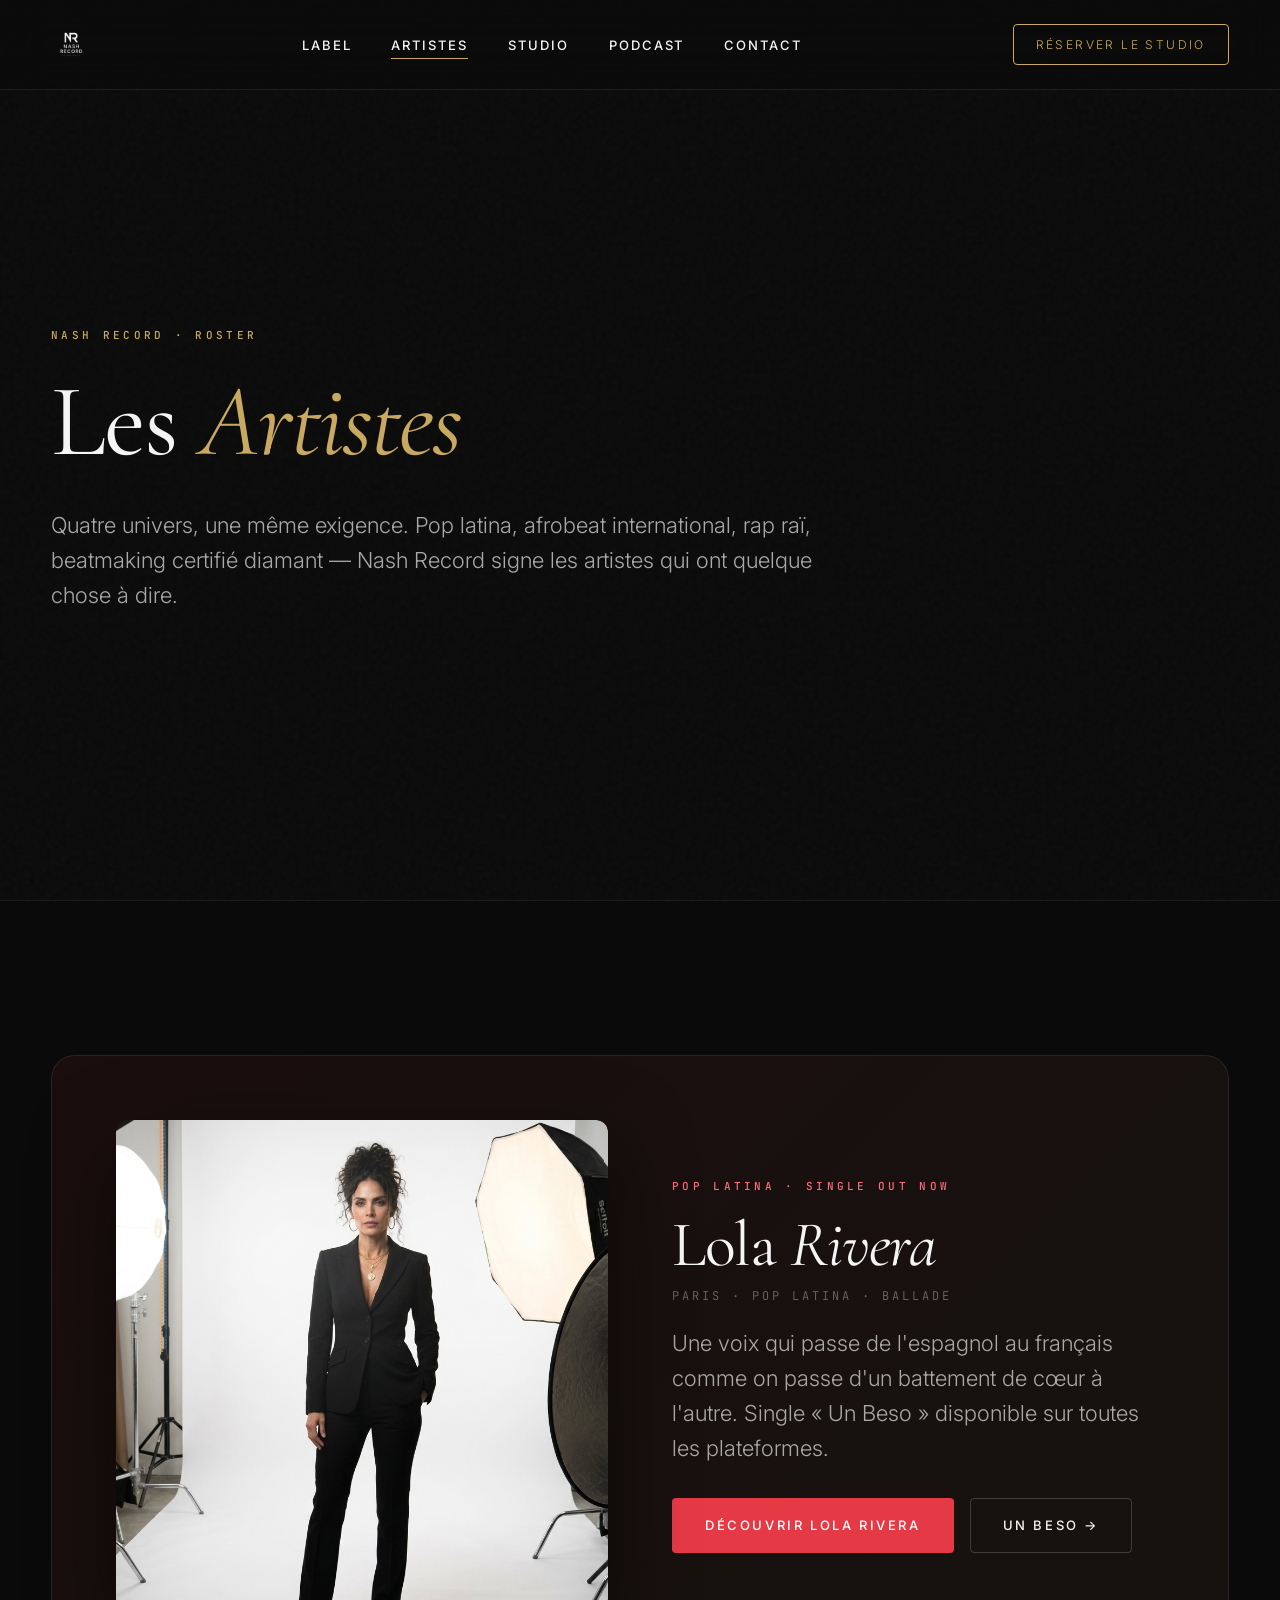
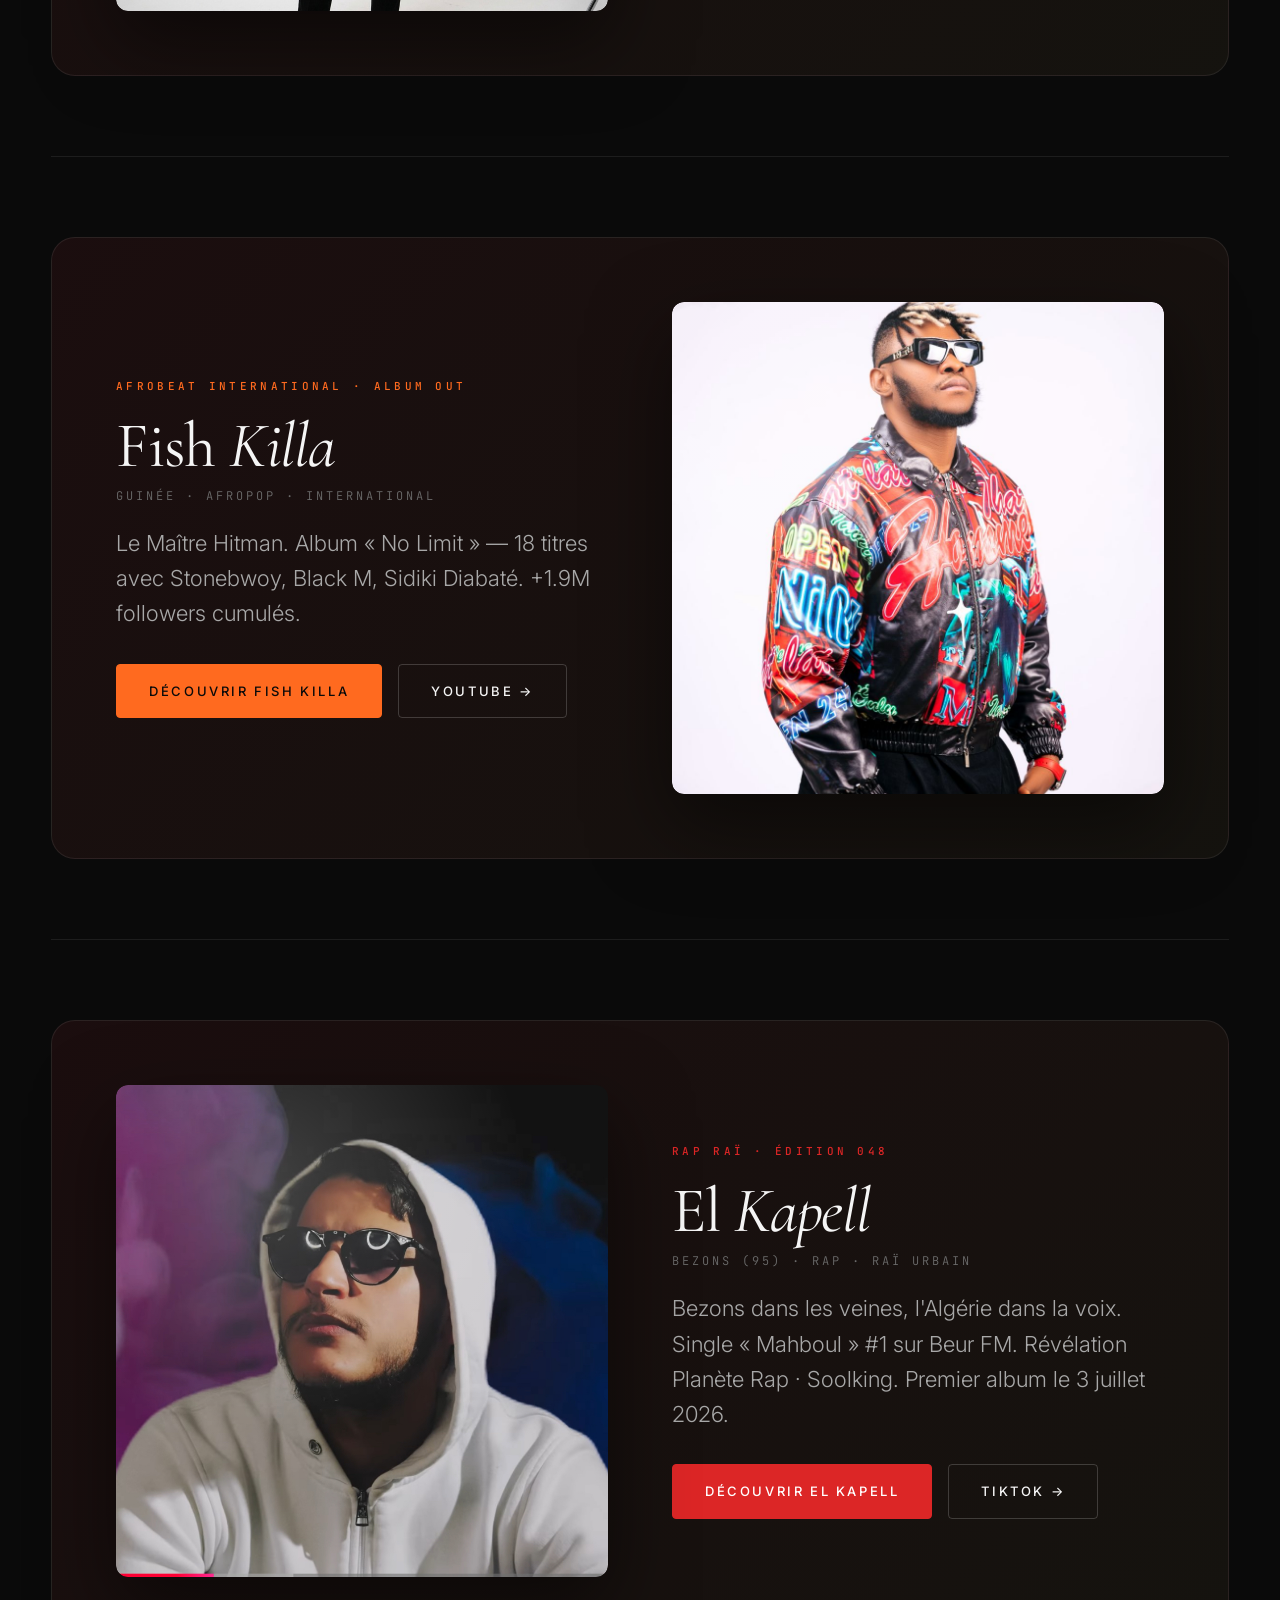
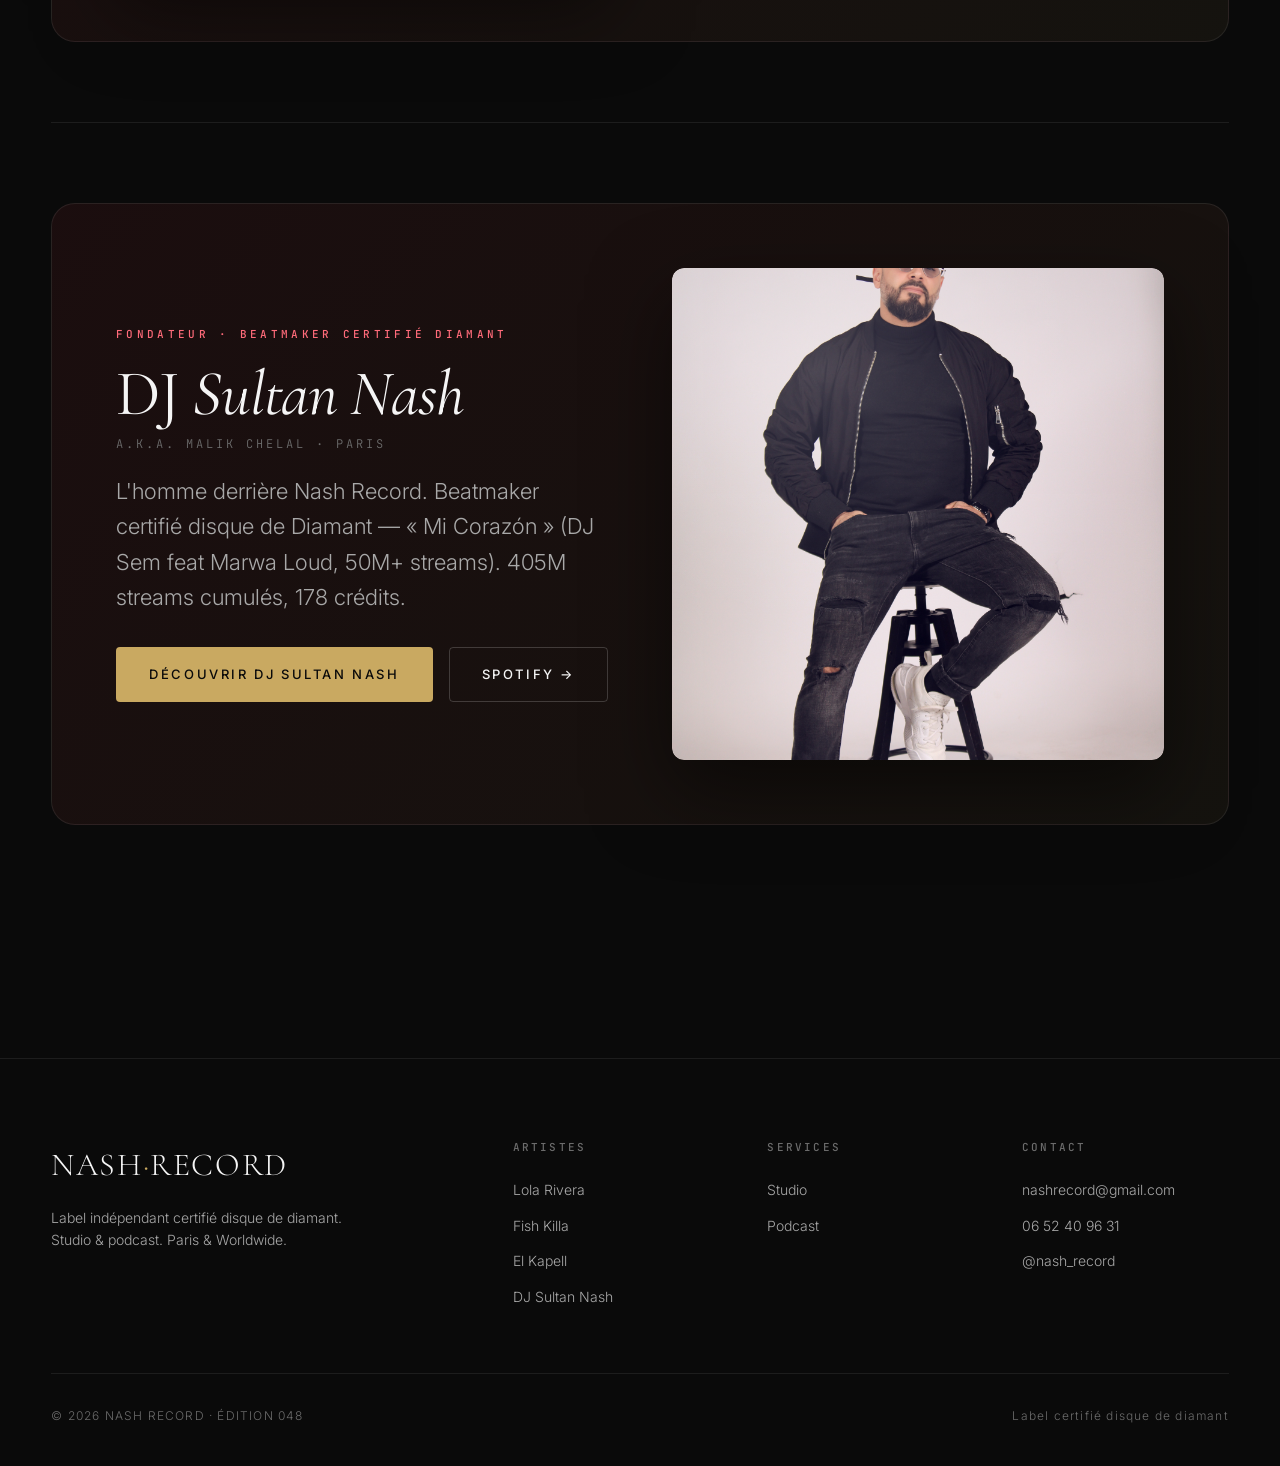
==== artistes.html @ b077cc9a "Ajout photos artistes + page roster + corrections visuelles - Ajout artistes.html : page roster comp" ====
<!DOCTYPE html>
<html lang="fr">
<head>
<meta charset="UTF-8">
<meta name="viewport" content="width=device-width, initial-scale=1.0">
<title>Artistes Nash Record — Lola Rivera, Fish Killa, El Kapell, DJ Sultan Nash</title>
<meta name="description" content="Découvrez le roster Nash Record : Lola Rivera (pop latina), Fish Killa (afrobeat international), El Kapell (rap raï), DJ Sultan Nash (beatmaker certifié diamant). Label indépendant Paris.">
<meta name="keywords" content="artistes Nash Record, roster Nash Record, Lola Rivera, Fish Killa, El Kapell, DJ Sultan Nash, label indépendant Paris">
<link rel="canonical" href="https://nashrecord.com/artistes">

<meta property="og:type" content="website">
<meta property="og:title" content="Artistes Nash Record — Roster complet">
<meta property="og:description" content="Lola Rivera · Fish Killa · El Kapell · DJ Sultan Nash — Label certifié disque de diamant. Paris & Worldwide.">
<meta property="og:image" content="https://nashrecord.com/assets/img/nash-record-logo.png">
<meta property="og:url" content="https://nashrecord.com/artistes">

<link rel="preconnect" href="https://fonts.googleapis.com">
<link rel="preconnect" href="https://fonts.gstatic.com" crossorigin>
<link href="https://fonts.googleapis.com/css2?family=Cormorant+Garamond:ital,wght@0,400;0,500;1,400;1,500&family=Inter:wght@300;400;500&family=JetBrains+Mono:wght@400;500&display=swap" rel="stylesheet">
<link rel="stylesheet" href="assets/css/style.css">
<link rel="icon" type="image/png" href="assets/img/favicon.png">
</head>
<body>

<nav class="nav" id="nav">
  <a href="index.html" class="nav__logo"><img src="assets/img/nash-record-logo.png" alt="Nash Record" class="nav__logo-img"></a>
  <ul class="nav__links" id="navLinks">
    <li><a href="index.html">Label</a></li>
    <li><a href="artistes.html" class="active">Artistes</a></li>
    <li><a href="studio.html">Studio</a></li>
    <li><a href="podcast.html">Podcast</a></li>
    <li><a href="#contact">Contact</a></li>
  </ul>
  <a href="studio.html" class="nav__cta">Réserver le studio</a>
  <div class="nav__burger" id="burger"><span></span><span></span><span></span></div>
</nav>

<!-- ============================================
     HERO
     ============================================ -->
<section class="hero">
  <div class="hero__noise"></div>
  <div class="hero__inner">
    <p class="eyebrow">Nash Record · Roster</p>
    <h1 class="hero__title">Les <em>Artistes</em></h1>
    <p class="lead">Quatre univers, une même exigence. Pop latina, afrobeat international, rap raï, beatmaking certifié diamant — Nash Record signe les artistes qui ont quelque chose à dire.</p>
  </div>
</section>

<div class="divider"></div>

<!-- ============================================
     ROSTER — 4 ARTISTS
     ============================================ -->
<section>
  <div class="container">

    <!-- Lola Rivera -->
    <div class="spotlight reveal" style="margin-bottom: 80px;">
      <div class="spotlight__cover">
        <img src="assets/img/lola-portrait.jpg" alt="Lola Rivera — Pop Latina, Nash Record" class="spotlight__cover-img" loading="lazy">
      </div>
      <div class="spotlight__content">
        <p class="eyebrow">Pop Latina · Single Out Now</p>
        <h2 class="spotlight__title">Lola <em>Rivera</em></h2>
        <p class="spotlight__artist" style="font-family: var(--font-mono); font-size: 12px; letter-spacing: 0.25em; color: var(--color-text-faint); text-transform: uppercase; margin-bottom: 20px;">Paris · Pop Latina · Ballade</p>
        <p class="lead">Une voix qui passe de l'espagnol au français comme on passe d'un battement de cœur à l'autre. Single « Un Beso » disponible sur toutes les plateformes.</p>
        <div class="btn-group" style="margin-top: 32px;">
          <a href="lola-rivera.html" class="btn btn--latina">Découvrir Lola Rivera</a>
          <a href="un-beso.html" class="btn btn--ghost">Un Beso →</a>
        </div>
      </div>
    </div>

    <div class="divider"></div>

    <!-- Fish Killa -->
    <div class="spotlight spotlight--reverse reveal" style="margin: 80px 0;">
      <div class="spotlight__cover">
        <img src="assets/img/fish-killa-portrait.jpg" alt="Fish Killa — Le Maître Hitman, Nash Record" class="spotlight__cover-img" loading="lazy">
      </div>
      <div class="spotlight__content">
        <p class="eyebrow" style="color: var(--color-killa);">Afrobeat International · Album Out</p>
        <h2 class="spotlight__title">Fish <em>Killa</em></h2>
        <p class="spotlight__artist" style="font-family: var(--font-mono); font-size: 12px; letter-spacing: 0.25em; color: var(--color-text-faint); text-transform: uppercase; margin-bottom: 20px;">Guinée · Afropop · International</p>
        <p class="lead">Le Maître Hitman. Album « No Limit » — 18 titres avec Stonebwoy, Black M, Sidiki Diabaté. +1.9M followers cumulés.</p>
        <div class="btn-group" style="margin-top: 32px;">
          <a href="fish-killa.html" class="btn btn--primary" style="background: var(--color-killa); border-color: var(--color-killa);">Découvrir Fish Killa</a>
          <a href="https://www.youtube.com/@Fishkillaofficiel" target="_blank" rel="noopener" class="btn btn--ghost">YouTube →</a>
        </div>
      </div>
    </div>

    <div class="divider"></div>

    <!-- El Kapell -->
    <div class="spotlight reveal" style="margin: 80px 0;">
      <div class="spotlight__cover">
        <img src="assets/img/el-kapell-portrait.jpg" alt="El Kapell — Rap Raï urbain, Nash Record Édition 048" class="spotlight__cover-img" loading="lazy">
      </div>
      <div class="spotlight__content">
        <p class="eyebrow" style="color: #dc2626;">Rap Raï · Édition 048</p>
        <h2 class="spotlight__title">El <em>Kapell</em></h2>
        <p class="spotlight__artist" style="font-family: var(--font-mono); font-size: 12px; letter-spacing: 0.25em; color: var(--color-text-faint); text-transform: uppercase; margin-bottom: 20px;">Bezons (95) · Rap · Raï urbain</p>
        <p class="lead">Bezons dans les veines, l'Algérie dans la voix. Single « Mahboul » #1 sur Beur FM. Révélation Planète Rap · Soolking. Premier album le 3 juillet 2026.</p>
        <div class="btn-group" style="margin-top: 32px;">
          <a href="el-kapell.html" class="btn" style="background: #dc2626; border-color: #dc2626; color: #fff;">Découvrir El Kapell</a>
          <a href="https://www.tiktok.com/@el.kapell" target="_blank" rel="noopener" class="btn btn--ghost">TikTok →</a>
        </div>
      </div>
    </div>

    <div class="divider"></div>

    <!-- DJ Sultan Nash -->
    <div class="spotlight spotlight--reverse reveal" style="margin: 80px 0;">
      <div class="spotlight__cover">
        <img src="assets/img/sultan-nash-pro.jpg" alt="DJ Sultan Nash — Malik Chelal, beatmaker certifié diamant" class="spotlight__cover-img" loading="lazy">
      </div>
      <div class="spotlight__content">
        <p class="eyebrow">Fondateur · Beatmaker Certifié Diamant</p>
        <h2 class="spotlight__title">DJ <em>Sultan Nash</em></h2>
        <p class="spotlight__artist" style="font-family: var(--font-mono); font-size: 12px; letter-spacing: 0.25em; color: var(--color-text-faint); text-transform: uppercase; margin-bottom: 20px;">A.K.A. Malik Chelal · Paris</p>
        <p class="lead">L'homme derrière Nash Record. Beatmaker certifié disque de Diamant — « Mi Corazón » (DJ Sem feat Marwa Loud, 50M+ streams). 405M streams cumulés, 178 crédits.</p>
        <div class="btn-group" style="margin-top: 32px;">
          <a href="sultan-nash.html" class="btn btn--primary">Découvrir DJ Sultan Nash</a>
          <a href="https://open.spotify.com/intl-fr/artist/52IsUKYEAxJTvMvzCq8kAB" target="_blank" rel="noopener" class="btn btn--ghost">Spotify →</a>
        </div>
      </div>
    </div>

  </div>
</section>

<!-- Footer -->
<footer class="footer" id="contact">
  <div class="footer__grid">
    <div>
      <div class="footer__brand">NASH<span>·</span>RECORD</div>
      <p class="footer__about">Label indépendant certifié disque de diamant. Studio &amp; podcast. Paris &amp; Worldwide.</p>
    </div>
    <div class="footer__col">
      <h5>Artistes</h5>
      <ul>
        <li><a href="lola-rivera.html">Lola Rivera</a></li>
        <li><a href="fish-killa.html">Fish Killa</a></li>
        <li><a href="el-kapell.html">El Kapell</a></li>
        <li><a href="sultan-nash.html">DJ Sultan Nash</a></li>
      </ul>
    </div>
    <div class="footer__col">
      <h5>Services</h5>
      <ul>
        <li><a href="studio.html">Studio</a></li>
        <li><a href="podcast.html">Podcast</a></li>
      </ul>
    </div>
    <div class="footer__col">
      <h5>Contact</h5>
      <ul>
        <li><a href="mailto:nashrecord@gmail.com">nashrecord@gmail.com</a></li>
        <li><a href="tel:+33652409631">06 52 40 96 31</a></li>
        <li><a href="https://www.instagram.com/nash_record/" target="_blank" rel="noopener">@nash_record</a></li>
      </ul>
    </div>
  </div>
  <div class="footer__bottom">
    <span>© 2026 NASH RECORD · ÉDITION 048</span>
    <span>Label certifié disque de diamant</span>
  </div>
</footer>

<script src="assets/js/main.js"></script>
</body>
</html>
---- assets/css/style.css ----
/* ============================================
   NASH RECORD — Design System
   ============================================ */

:root {
  --color-bg: #0a0a0a;
  --color-bg-soft: #141414;
  --color-bg-elevated: #1c1c1c;
  --color-text: #f5f5f5;
  --color-text-muted: #a8a8a8;
  --color-text-faint: #6b6b6b;
  --color-accent: #c9a961;        /* Or champagne — Nash signature */
  --color-accent-hot: #e2c178;
  --color-latina: #e63946;        /* Rouge passion — Lola Rivera */
  --color-latina-soft: #ff6b7a;
  --color-line: rgba(255, 255, 255, 0.08);
  --color-line-strong: rgba(255, 255, 255, 0.18);

  --font-display: "Cormorant Garamond", "Playfair Display", Georgia, serif;
  --font-body: "Inter", -apple-system, BlinkMacSystemFont, "Segoe UI", sans-serif;
  --font-mono: "JetBrains Mono", "Courier New", monospace;

  --radius-sm: 4px;
  --radius-md: 12px;
  --radius-lg: 24px;

  --container: 1280px;
  --gutter: clamp(20px, 4vw, 64px);

  --ease: cubic-bezier(0.22, 1, 0.36, 1);
}

* {
  margin: 0;
  padding: 0;
  box-sizing: border-box;
}

html {
  scroll-behavior: smooth;
  -webkit-text-size-adjust: 100%;
}

body {
  font-family: var(--font-body);
  background: var(--color-bg);
  color: var(--color-text);
  line-height: 1.6;
  font-weight: 300;
  overflow-x: hidden;
  -webkit-font-smoothing: antialiased;
  -moz-osx-font-smoothing: grayscale;
}

img, video {
  max-width: 100%;
  display: block;
}

a {
  color: inherit;
  text-decoration: none;
  transition: color 0.3s var(--ease);
}

a:hover {
  color: var(--color-accent);
}

button {
  font-family: inherit;
  cursor: pointer;
  border: none;
  background: none;
  color: inherit;
}

/* ============================================
   Typography
   ============================================ */

h1, h2, h3, h4 {
  font-family: var(--font-display);
  font-weight: 400;
  line-height: 1.05;
  letter-spacing: -0.02em;
}

h1 { font-size: clamp(48px, 8vw, 120px); }
h2 { font-size: clamp(36px, 5vw, 72px); }
h3 { font-size: clamp(24px, 3vw, 36px); }
h4 { font-size: clamp(18px, 2vw, 24px); }

.eyebrow {
  font-family: var(--font-mono);
  font-size: 11px;
  letter-spacing: 0.3em;
  text-transform: uppercase;
  color: var(--color-accent);
  font-weight: 500;
}

.lead {
  font-size: clamp(18px, 2vw, 22px);
  color: var(--color-text-muted);
  font-weight: 300;
  max-width: 60ch;
}

/* ============================================
   Layout
   ============================================ */

.container {
  max-width: var(--container);
  margin: 0 auto;
  padding: 0 var(--gutter);
}

section {
  padding: clamp(80px, 12vw, 160px) 0;
  position: relative;
}

.divider {
  height: 1px;
  background: var(--color-line);
  width: 100%;
}

/* ============================================
   Navigation
   ============================================ */

.nav {
  position: fixed;
  top: 0;
  left: 0;
  right: 0;
  z-index: 100;
  padding: 24px var(--gutter);
  display: flex;
  justify-content: space-between;
  align-items: center;
  backdrop-filter: blur(20px);
  -webkit-backdrop-filter: blur(20px);
  background: rgba(10, 10, 10, 0.6);
  border-bottom: 1px solid var(--color-line);
  transition: padding 0.3s var(--ease);
}

.nav.scrolled {
  padding: 16px var(--gutter);
}

.nav__logo {
  font-family: var(--font-display);
  font-size: 24px;
  font-weight: 500;
  letter-spacing: 0.05em;
  text-transform: uppercase;
}

.nav__logo span {
  color: var(--color-accent);
}

.nav__links {
  display: flex;
  gap: 40px;
  list-style: none;
}

.nav__links a {
  font-size: 13px;
  letter-spacing: 0.15em;
  text-transform: uppercase;
  font-weight: 500;
  position: relative;
}

.nav__links a::after {
  content: "";
  position: absolute;
  left: 0;
  bottom: -6px;
  width: 0;
  height: 1px;
  background: var(--color-accent);
  transition: width 0.3s var(--ease);
}

.nav__links a:hover::after,
.nav__links a.active::after {
  width: 100%;
}

.nav__cta {
  padding: 10px 22px;
  border: 1px solid var(--color-accent);
  color: var(--color-accent);
  font-size: 12px;
  letter-spacing: 0.2em;
  text-transform: uppercase;
  border-radius: var(--radius-sm);
  transition: all 0.3s var(--ease);
}

.nav__cta:hover {
  background: var(--color-accent);
  color: var(--color-bg);
}

.nav__burger {
  display: none;
  flex-direction: column;
  gap: 5px;
  cursor: pointer;
}

.nav__burger span {
  width: 28px;
  height: 1px;
  background: var(--color-text);
  transition: all 0.3s var(--ease);
}

@media (max-width: 860px) {
  .nav__links, .nav__cta { display: none; }
  .nav__burger { display: flex; }
  .nav__links.open {
    display: flex;
    position: absolute;
    top: 100%;
    left: 0;
    right: 0;
    flex-direction: column;
    background: var(--color-bg);
    padding: 40px var(--gutter);
    gap: 24px;
    border-bottom: 1px solid var(--color-line);
  }
}

/* ============================================
   Hero
   ============================================ */

.hero {
  min-height: 100vh;
  display: flex;
  flex-direction: column;
  justify-content: center;
  position: relative;
  padding: 120px var(--gutter) 80px;
  overflow: hidden;
}

.hero__bg {
  position: absolute;
  inset: 0;
  z-index: 0;
  opacity: 0.4;
  background: radial-gradient(ellipse at 30% 40%, rgba(201, 169, 97, 0.15), transparent 60%),
              radial-gradient(ellipse at 70% 70%, rgba(230, 57, 70, 0.1), transparent 60%);
}

.hero__noise {
  position: absolute;
  inset: 0;
  z-index: 0;
  opacity: 0.03;
  background-image: url("data:image/svg+xml,%3Csvg viewBox='0 0 200 200' xmlns='http://www.w3.org/2000/svg'%3E%3Cfilter id='n'%3E%3CfeTurbulence type='fractalNoise' baseFrequency='0.85' numOctaves='3' stitchTiles='stitch'/%3E%3C/filter%3E%3Crect width='100%25' height='100%25' filter='url(%23n)'/%3E%3C/svg%3E");
  pointer-events: none;
}

.hero__inner {
  position: relative;
  z-index: 1;
  max-width: 1100px;
}

.hero__title {
  margin: 24px 0 32px;
}

.hero__title em {
  font-style: italic;
  color: var(--color-accent);
}

.hero__meta {
  display: flex;
  gap: 32px;
  margin-top: 48px;
  flex-wrap: wrap;
}

.hero__meta-item {
  border-left: 1px solid var(--color-line-strong);
  padding-left: 16px;
}

.hero__meta-label {
  font-family: var(--font-mono);
  font-size: 11px;
  letter-spacing: 0.2em;
  text-transform: uppercase;
  color: var(--color-text-faint);
  margin-bottom: 4px;
}

.hero__meta-value {
  font-size: 15px;
  color: var(--color-text);
}

/* ============================================
   Buttons
   ============================================ */

.btn-group {
  display: flex;
  gap: 16px;
  flex-wrap: wrap;
  margin-top: 40px;
}

.btn {
  display: inline-flex;
  align-items: center;
  gap: 12px;
  padding: 16px 32px;
  font-size: 13px;
  letter-spacing: 0.2em;
  text-transform: uppercase;
  font-weight: 500;
  border-radius: var(--radius-sm);
  transition: all 0.3s var(--ease);
  cursor: pointer;
  border: 1px solid transparent;
}

.btn--primary {
  background: var(--color-accent);
  color: var(--color-bg);
}

.btn--primary:hover {
  background: var(--color-accent-hot);
  color: var(--color-bg);
  transform: translateY(-2px);
}

.btn--latina {
  background: var(--color-latina);
  color: white;
}

.btn--latina:hover {
  background: var(--color-latina-soft);
  color: white;
  transform: translateY(-2px);
}

.btn--ghost {
  border-color: var(--color-line-strong);
  color: var(--color-text);
}

.btn--ghost:hover {
  border-color: var(--color-accent);
  color: var(--color-accent);
}

.btn svg {
  width: 16px;
  height: 16px;
}

/* ============================================
   Section header
   ============================================ */

.section-header {
  margin-bottom: 64px;
  display: flex;
  justify-content: space-between;
  align-items: flex-end;
  gap: 40px;
  flex-wrap: wrap;
}

.section-header__title {
  flex: 1;
  min-width: 280px;
}

.section-header__title h2 {
  margin-top: 16px;
}

.section-header__cta {
  font-size: 13px;
  letter-spacing: 0.2em;
  text-transform: uppercase;
  border-bottom: 1px solid var(--color-accent);
  padding-bottom: 4px;
  color: var(--color-accent);
}

/* ============================================
   Roster grid
   ============================================ */

.roster {
  display: grid;
  grid-template-columns: repeat(auto-fill, minmax(300px, 1fr));
  gap: 24px;
}

.artist-card {
  position: relative;
  aspect-ratio: 3/4;
  overflow: hidden;
  border-radius: var(--radius-md);
  background: var(--color-bg-elevated);
  cursor: pointer;
  transition: transform 0.5s var(--ease);
}

.artist-card:hover {
  transform: translateY(-6px);
}

.artist-card__media {
  position: absolute;
  inset: 0;
  background-size: cover;
  background-position: center;
  transition: transform 0.8s var(--ease);
}

.artist-card:hover .artist-card__media {
  transform: scale(1.06);
}

.artist-card__overlay {
  position: absolute;
  inset: 0;
  background: linear-gradient(to top, rgba(10, 10, 10, 0.95) 0%, transparent 60%);
  display: flex;
  flex-direction: column;
  justify-content: flex-end;
  padding: 32px;
}

.artist-card__name {
  font-family: var(--font-display);
  font-size: 32px;
  letter-spacing: -0.01em;
  margin-bottom: 4px;
}

.artist-card__tag {
  font-family: var(--font-mono);
  font-size: 11px;
  letter-spacing: 0.2em;
  text-transform: uppercase;
  color: var(--color-accent);
}

.artist-card__placeholder {
  position: absolute;
  inset: 0;
  display: flex;
  align-items: center;
  justify-content: center;
  font-family: var(--font-display);
  font-size: 120px;
  color: var(--color-line-strong);
  background: linear-gradient(135deg, var(--color-bg-elevated), var(--color-bg-soft));
}

/* Lola hero card override */
.artist-card--lola .artist-card__placeholder {
  background: linear-gradient(135deg, #2a0a12, #4a1424);
  color: var(--color-latina);
}

/* ============================================
   Services / Offerings
   ============================================ */

.services {
  display: grid;
  grid-template-columns: repeat(auto-fit, minmax(280px, 1fr));
  gap: 1px;
  background: var(--color-line);
  border: 1px solid var(--color-line);
  border-radius: var(--radius-md);
  overflow: hidden;
}

.service {
  background: var(--color-bg);
  padding: 48px 40px;
  transition: background 0.4s var(--ease);
}

.service:hover {
  background: var(--color-bg-soft);
}

.service__num {
  font-family: var(--font-mono);
  font-size: 11px;
  letter-spacing: 0.3em;
  color: var(--color-text-faint);
  margin-bottom: 24px;
}

.service__title {
  font-family: var(--font-display);
  font-size: 32px;
  margin-bottom: 16px;
}

.service__desc {
  color: var(--color-text-muted);
  font-size: 15px;
  margin-bottom: 32px;
}

.service__link {
  font-size: 12px;
  letter-spacing: 0.2em;
  text-transform: uppercase;
  color: var(--color-accent);
  display: inline-flex;
  align-items: center;
  gap: 8px;
}

.service__link::after {
  content: "→";
  transition: transform 0.3s var(--ease);
}

.service__link:hover::after {
  transform: translateX(4px);
}

/* ============================================
   Latest release / spotlight
   ============================================ */

.spotlight {
  background: linear-gradient(135deg, rgba(230, 57, 70, 0.08), rgba(201, 169, 97, 0.06));
  border: 1px solid var(--color-line);
  border-radius: var(--radius-lg);
  padding: 64px;
  display: grid;
  grid-template-columns: 1fr 1fr;
  gap: 64px;
  align-items: center;
}

@media (max-width: 860px) {
  .spotlight {
    grid-template-columns: 1fr;
    padding: 40px 24px;
    gap: 32px;
  }
}

.spotlight--reverse .spotlight__cover {
  order: 2;
}
@media (max-width: 860px) {
  .spotlight--reverse .spotlight__cover { order: unset; }
}

.spotlight__cover {
  aspect-ratio: 1;
  border-radius: var(--radius-md);
  background: linear-gradient(135deg, var(--color-latina), #8b1a2b);
  display: flex;
  align-items: center;
  justify-content: center;
  font-family: var(--font-display);
  font-size: clamp(48px, 8vw, 96px);
  color: rgba(255, 255, 255, 0.95);
  text-align: center;
  line-height: 1;
  padding: 32px;
  box-shadow: 0 30px 80px rgba(230, 57, 70, 0.3);
  position: relative;
  overflow: hidden;
}

.spotlight__cover::before {
  content: "";
  position: absolute;
  inset: 0;
  background: radial-gradient(circle at 30% 20%, rgba(255, 255, 255, 0.2), transparent 50%);
}

.spotlight__content .eyebrow {
  color: var(--color-latina-soft);
}

.spotlight__title {
  font-size: clamp(40px, 5vw, 64px);
  margin: 16px 0 8px;
}

.spotlight__artist {
  font-size: 16px;
  color: var(--color-text-muted);
  letter-spacing: 0.1em;
  text-transform: uppercase;
  margin-bottom: 24px;
}

/* ============================================
   Footer
   ============================================ */

.footer {
  border-top: 1px solid var(--color-line);
  padding: 80px var(--gutter) 40px;
}

.footer__grid {
  max-width: var(--container);
  margin: 0 auto;
  display: grid;
  grid-template-columns: 2fr 1fr 1fr 1fr;
  gap: 48px;
  margin-bottom: 64px;
}

@media (max-width: 760px) {
  .footer__grid {
    grid-template-columns: 1fr 1fr;
  }
}

.footer__brand {
  font-family: var(--font-display);
  font-size: 32px;
  letter-spacing: 0.05em;
  margin-bottom: 16px;
}

.footer__brand span {
  color: var(--color-accent);
}

.footer__about {
  color: var(--color-text-muted);
  font-size: 14px;
  max-width: 320px;
}

.footer__col h5 {
  font-family: var(--font-mono);
  font-size: 11px;
  letter-spacing: 0.2em;
  text-transform: uppercase;
  color: var(--color-text-faint);
  margin-bottom: 20px;
  font-weight: 500;
}

.footer__col ul {
  list-style: none;
  display: flex;
  flex-direction: column;
  gap: 10px;
}

.footer__col a {
  font-size: 14px;
  color: var(--color-text-muted);
}

.footer__col a:hover {
  color: var(--color-accent);
}

.footer__bottom {
  max-width: var(--container);
  margin: 0 auto;
  padding-top: 32px;
  border-top: 1px solid var(--color-line);
  display: flex;
  justify-content: space-between;
  align-items: center;
  flex-wrap: wrap;
  gap: 16px;
  font-size: 12px;
  color: var(--color-text-faint);
  letter-spacing: 0.1em;
}

/* ============================================
   Reveal on scroll
   ============================================ */

.reveal {
  opacity: 0;
  transform: translateY(30px);
  transition: opacity 0.9s var(--ease), transform 0.9s var(--ease);
}

.reveal.in {
  opacity: 1;
  transform: translateY(0);
}

/* ============================================
   Single page (Lola Rivera "Un Beso")
   ============================================ */

.single-hero {
  min-height: 100vh;
  display: grid;
  grid-template-columns: 1.2fr 1fr;
  align-items: center;
  gap: 80px;
  padding: 140px var(--gutter) 80px;
  position: relative;
  overflow: hidden;
}

@media (max-width: 980px) {
  .single-hero {
    grid-template-columns: 1fr;
    padding-top: 120px;
  }
}

.single-hero__bg {
  position: absolute;
  inset: 0;
  background: radial-gradient(ellipse at 70% 50%, rgba(230, 57, 70, 0.25), transparent 60%);
  z-index: 0;
}

.single-hero__cover {
  position: relative;
  z-index: 1;
  aspect-ratio: 1;
  border-radius: var(--radius-md);
  background: linear-gradient(135deg, #e63946 0%, #8b1a2b 50%, #2a0a12 100%);
  display: flex;
  align-items: center;
  justify-content: center;
  box-shadow: 0 40px 100px rgba(230, 57, 70, 0.35),
              inset 0 0 80px rgba(0, 0, 0, 0.3);
  overflow: hidden;
}

.single-hero__cover::before {
  content: "";
  position: absolute;
  inset: 0;
  background: radial-gradient(circle at 30% 25%, rgba(255, 255, 255, 0.25), transparent 55%);
}

.single-hero__cover-text {
  position: relative;
  font-family: var(--font-display);
  text-align: center;
  color: white;
  text-shadow: 0 4px 30px rgba(0, 0, 0, 0.5);
}

.single-hero__cover-text .album {
  font-size: clamp(60px, 9vw, 120px);
  font-style: italic;
  line-height: 0.9;
  letter-spacing: -0.02em;
}

.single-hero__cover-text .artist {
  font-family: var(--font-mono);
  font-size: 12px;
  letter-spacing: 0.4em;
  text-transform: uppercase;
  margin-top: 24px;
  opacity: 0.85;
}

.single-hero__info {
  position: relative;
  z-index: 1;
}

.single-hero__title {
  font-size: clamp(56px, 9vw, 130px);
  font-style: italic;
  margin: 16px 0 8px;
  line-height: 0.95;
}

.single-hero__artist {
  font-family: var(--font-mono);
  font-size: 14px;
  letter-spacing: 0.3em;
  text-transform: uppercase;
  color: var(--color-latina-soft);
  margin-bottom: 32px;
}

.single-hero__meta {
  display: flex;
  gap: 24px;
  margin-bottom: 40px;
  flex-wrap: wrap;
}

.single-hero__meta-item {
  font-family: var(--font-mono);
  font-size: 11px;
  letter-spacing: 0.2em;
  text-transform: uppercase;
  color: var(--color-text-muted);
}

.single-hero__meta-item strong {
  color: var(--color-text);
  display: block;
  font-size: 14px;
  margin-top: 4px;
}

/* Streaming platforms */
.streaming {
  margin-top: 40px;
}

.streaming__label {
  font-family: var(--font-mono);
  font-size: 11px;
  letter-spacing: 0.3em;
  text-transform: uppercase;
  color: var(--color-text-faint);
  margin-bottom: 20px;
}

.streaming__grid {
  display: grid;
  grid-template-columns: repeat(auto-fill, minmax(180px, 1fr));
  gap: 12px;
}

.streaming__btn {
  display: flex;
  align-items: center;
  justify-content: space-between;
  padding: 18px 22px;
  background: var(--color-bg-soft);
  border: 1px solid var(--color-line);
  border-radius: var(--radius-sm);
  transition: all 0.3s var(--ease);
  font-size: 14px;
  font-weight: 500;
}

.streaming__btn:hover {
  border-color: var(--color-latina);
  background: rgba(230, 57, 70, 0.08);
  color: var(--color-text);
  transform: translateY(-2px);
}

.streaming__btn .arrow {
  opacity: 0.5;
  transition: opacity 0.3s var(--ease);
}

.streaming__btn:hover .arrow {
  opacity: 1;
  color: var(--color-latina-soft);
}

/* About / Lyrics blocks */
.lyrics-block {
  background: var(--color-bg-soft);
  border: 1px solid var(--color-line);
  border-radius: var(--radius-md);
  padding: 48px;
  font-family: var(--font-display);
  font-style: italic;
  font-size: clamp(20px, 2.4vw, 28px);
  line-height: 1.5;
  color: var(--color-text);
  text-align: center;
  max-width: 800px;
  margin: 0 auto;
}

.lyrics-block .quote-mark {
  color: var(--color-latina);
  font-size: 1.3em;
  font-family: serif;
}

/* Credits grid */
.credits {
  display: grid;
  grid-template-columns: repeat(auto-fit, minmax(220px, 1fr));
  gap: 1px;
  background: var(--color-line);
  border: 1px solid var(--color-line);
  border-radius: var(--radius-md);
  overflow: hidden;
}

.credit {
  background: var(--color-bg);
  padding: 32px 28px;
}

.credit__role {
  font-family: var(--font-mono);
  font-size: 10px;
  letter-spacing: 0.3em;
  text-transform: uppercase;
  color: var(--color-text-faint);
  margin-bottom: 12px;
}

.credit__name {
  font-family: var(--font-display);
  font-size: 22px;
  color: var(--color-text);
}

/* Video embed */
.video-frame {
  position: relative;
  aspect-ratio: 16/9;
  background: var(--color-bg-soft);
  border-radius: var(--radius-md);
  overflow: hidden;
  border: 1px solid var(--color-line);
  display: flex;
  align-items: center;
  justify-content: center;
}

.video-frame__placeholder {
  text-align: center;
  color: var(--color-text-muted);
}

.video-frame__placeholder .play {
  width: 80px;
  height: 80px;
  border-radius: 50%;
  background: var(--color-latina);
  display: flex;
  align-items: center;
  justify-content: center;
  margin: 0 auto 16px;
  color: white;
  font-size: 24px;
  padding-left: 4px;
}

/* ============================================
   Booking page
   ============================================ */

.booking-grid {
  display: grid;
  grid-template-columns: 1.4fr 1fr;
  gap: 80px;
  align-items: start;
}

@media (max-width: 980px) {
  .booking-grid { grid-template-columns: 1fr; gap: 40px; }
}

.booking-form {
  background: var(--color-bg-soft);
  border: 1px solid var(--color-line);
  border-radius: var(--radius-md);
  padding: 48px;
}

.form-group {
  margin-bottom: 24px;
}

.form-group label {
  display: block;
  font-family: var(--font-mono);
  font-size: 11px;
  letter-spacing: 0.2em;
  text-transform: uppercase;
  color: var(--color-text-faint);
  margin-bottom: 8px;
}

.form-group input,
.form-group select,
.form-group textarea {
  width: 100%;
  background: var(--color-bg);
  border: 1px solid var(--color-line);
  color: var(--color-text);
  padding: 14px 18px;
  border-radius: var(--radius-sm);
  font-family: inherit;
  font-size: 15px;
  transition: border-color 0.3s var(--ease);
}

.form-group input:focus,
.form-group select:focus,
.form-group textarea:focus {
  outline: none;
  border-color: var(--color-accent);
}

.form-row {
  display: grid;
  grid-template-columns: 1fr 1fr;
  gap: 16px;
}

.pricing-card {
  background: var(--color-bg-soft);
  border: 1px solid var(--color-line);
  border-radius: var(--radius-md);
  padding: 32px;
  margin-bottom: 16px;
  transition: all 0.3s var(--ease);
}

.pricing-card:hover {
  border-color: var(--color-accent);
}

.pricing-card__name {
  font-family: var(--font-display);
  font-size: 24px;
  margin-bottom: 8px;
}

.pricing-card__price {
  font-family: var(--font-mono);
  font-size: 14px;
  color: var(--color-accent);
  margin-bottom: 16px;
}

.pricing-card__features {
  list-style: none;
  font-size: 14px;
  color: var(--color-text-muted);
}

.pricing-card__features li {
  padding: 6px 0;
  border-bottom: 1px solid var(--color-line);
}

.pricing-card__features li:last-child {
  border: 0;
}

/* ============================================
   Utilities
   ============================================ */

.text-center { text-align: center; }
.mt-md { margin-top: 32px; }
.mt-lg { margin-top: 64px; }
.text-accent { color: var(--color-accent); }
.text-latina { color: var(--color-latina); }

/* Scrollbar */
::-webkit-scrollbar { width: 10px; height: 10px; }
::-webkit-scrollbar-track { background: var(--color-bg); }
::-webkit-scrollbar-thumb { background: var(--color-bg-elevated); border-radius: 5px; }
::-webkit-scrollbar-thumb:hover { background: var(--color-accent); }

::selection {
  background: var(--color-accent);
  color: var(--color-bg);
}

/* ============================================
   IMAGE-BASED COMPONENTS
   ============================================ */

/* Logo in nav */
.nav__logo-img {
  height: 40px;
  width: auto;
  display: block;
  transition: opacity 0.3s var(--ease);
}
.nav__logo-img:hover { opacity: 0.85; }

/* Real cover image */
.single-hero__cover-img {
  position: absolute;
  inset: 0;
  width: 100%;
  height: 100%;
  object-fit: cover;
  border-radius: var(--radius-md);
}

/* Artist card with real photo */
.artist-card__photo {
  position: absolute;
  inset: 0;
  width: 100%;
  height: 100%;
  object-fit: cover;
  transition: transform 0.8s var(--ease);
}
.artist-card:hover .artist-card__photo {
  transform: scale(1.06);
}

/* Hero with full-bleed image */
.hero--photo {
  position: relative;
  overflow: hidden;
}
.hero__image {
  position: absolute;
  inset: 0;
  width: 100%;
  height: 100%;
  object-fit: cover;
  z-index: 0;
  opacity: 0.55;
}
.hero__image-fade {
  position: absolute;
  inset: 0;
  background: linear-gradient(90deg,
    rgba(10,10,10,0.92) 0%,
    rgba(10,10,10,0.7) 40%,
    rgba(10,10,10,0.1) 100%);
  z-index: 1;
}

/* Photo gallery */
.gallery {
  display: grid;
  grid-template-columns: repeat(auto-fit, minmax(260px, 1fr));
  gap: 16px;
}
.gallery__item {
  position: relative;
  aspect-ratio: 4/5;
  overflow: hidden;
  border-radius: var(--radius-md);
  background: var(--color-bg-elevated);
  cursor: pointer;
}
.gallery__item img {
  width: 100%;
  height: 100%;
  object-fit: cover;
  transition: transform 0.6s var(--ease);
}
.gallery__item:hover img { transform: scale(1.04); }
.gallery__item--wide { aspect-ratio: 16/10; grid-column: span 2; }
@media (max-width: 760px) {
  .gallery__item--wide { grid-column: span 1; aspect-ratio: 4/5; }
}

/* Spotlight cover image override */
.spotlight__cover-img {
  width: 100%;
  height: 100%;
  object-fit: cover;
  border-radius: var(--radius-md);
}
.spotlight__cover {
  padding: 0;
  background: none;
  overflow: hidden;
  box-shadow: 0 30px 80px rgba(0, 0, 0, 0.5);
}

/* Roster with photos override */
.artist-card__overlay {
  background: linear-gradient(to top,
    rgba(10, 10, 10, 0.95) 0%,
    rgba(10, 10, 10, 0.5) 35%,
    rgba(10, 10, 10, 0) 70%);
}

/* Fish Killa orange palette */
:root {
  --color-killa: #ff6a1f;
  --color-killa-soft: #ff8f4d;
}

.btn--killa {
  background: var(--color-killa);
  color: #0a0a0a;
}
.btn--killa:hover {
  background: var(--color-killa-soft);
  transform: translateY(-2px);
}

.artist-card--killa .artist-card__placeholder {
  background: linear-gradient(135deg, #ff6a1f, #c94a10);
  color: #fff;
}

/* Tracklist */
.tracklist {
  background: var(--color-bg-soft);
  border: 1px solid var(--color-line);
  border-radius: var(--radius-md);
  padding: 0;
  overflow: hidden;
  list-style: none;
}
.tracklist__item {
  display: grid;
  grid-template-columns: 50px 1fr auto;
  gap: 20px;
  padding: 18px 28px;
  align-items: center;
  border-bottom: 1px solid var(--color-line);
  transition: background 0.3s var(--ease);
}
.tracklist__item:last-child { border-bottom: 0; }
.tracklist__item:hover { background: rgba(255, 106, 31, 0.05); }
.tracklist__num {
  font-family: var(--font-mono);
  font-size: 14px;
  color: var(--color-text-faint);
  letter-spacing: 0.1em;
}
.tracklist__title {
  font-size: 16px;
  color: var(--color-text);
}
.tracklist__feat {
  font-size: 13px;
  color: var(--color-killa);
  margin-left: 8px;
}
.tracklist__duration {
  font-family: var(--font-mono);
  font-size: 12px;
  color: var(--color-text-faint);
}

/* Concert banner */
.concert-card {
  background: linear-gradient(135deg, rgba(255, 106, 31, 0.12), rgba(201, 169, 97, 0.06));
  border: 1px solid var(--color-line);
  border-radius: var(--radius-lg);
  overflow: hidden;
  display: grid;
  grid-template-columns: 1fr 1fr;
  align-items: stretch;
}
@media (max-width: 860px) {
  .concert-card { grid-template-columns: 1fr; }
}
.concert-card__poster {
  aspect-ratio: 3/4;
  overflow: hidden;
}
.concert-card__poster img {
  width: 100%;
  height: 100%;
  object-fit: cover;
}
.concert-card__info {
  padding: 48px;
  display: flex;
  flex-direction: column;
  justify-content: center;
}
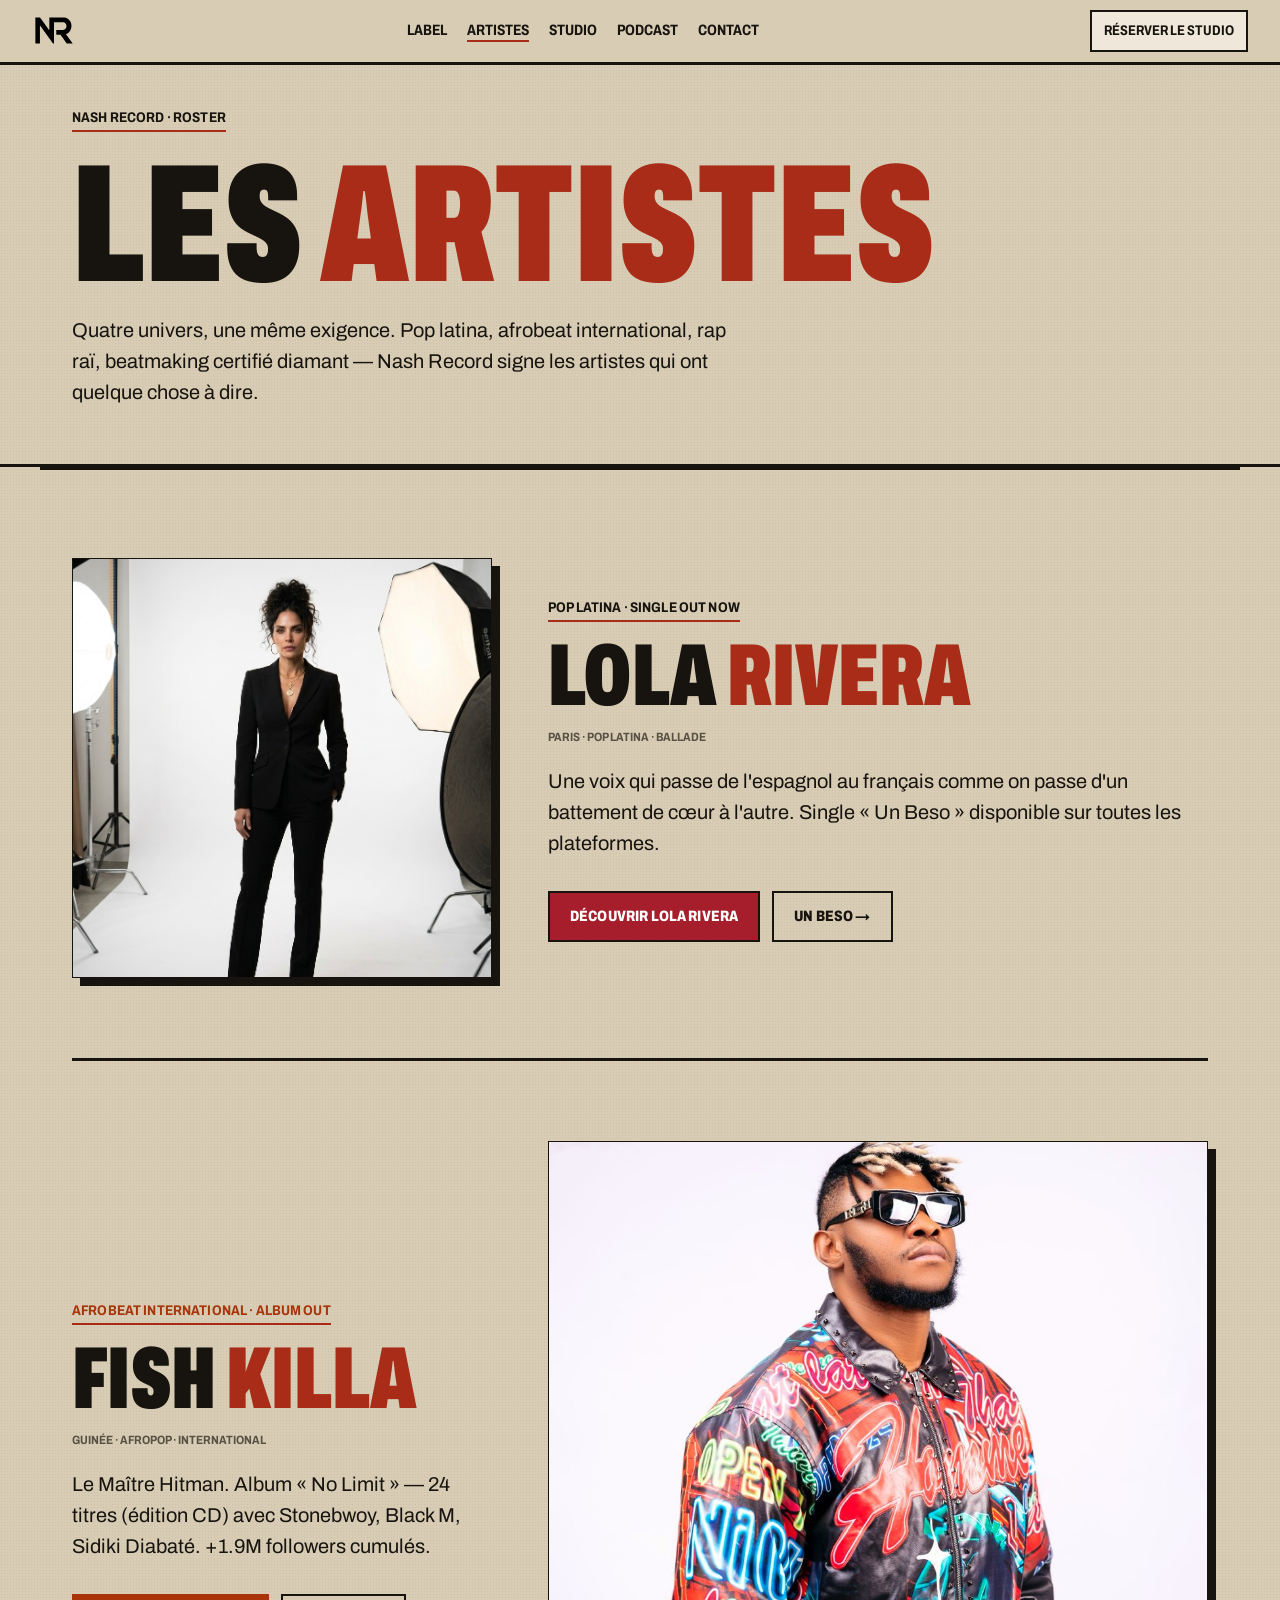
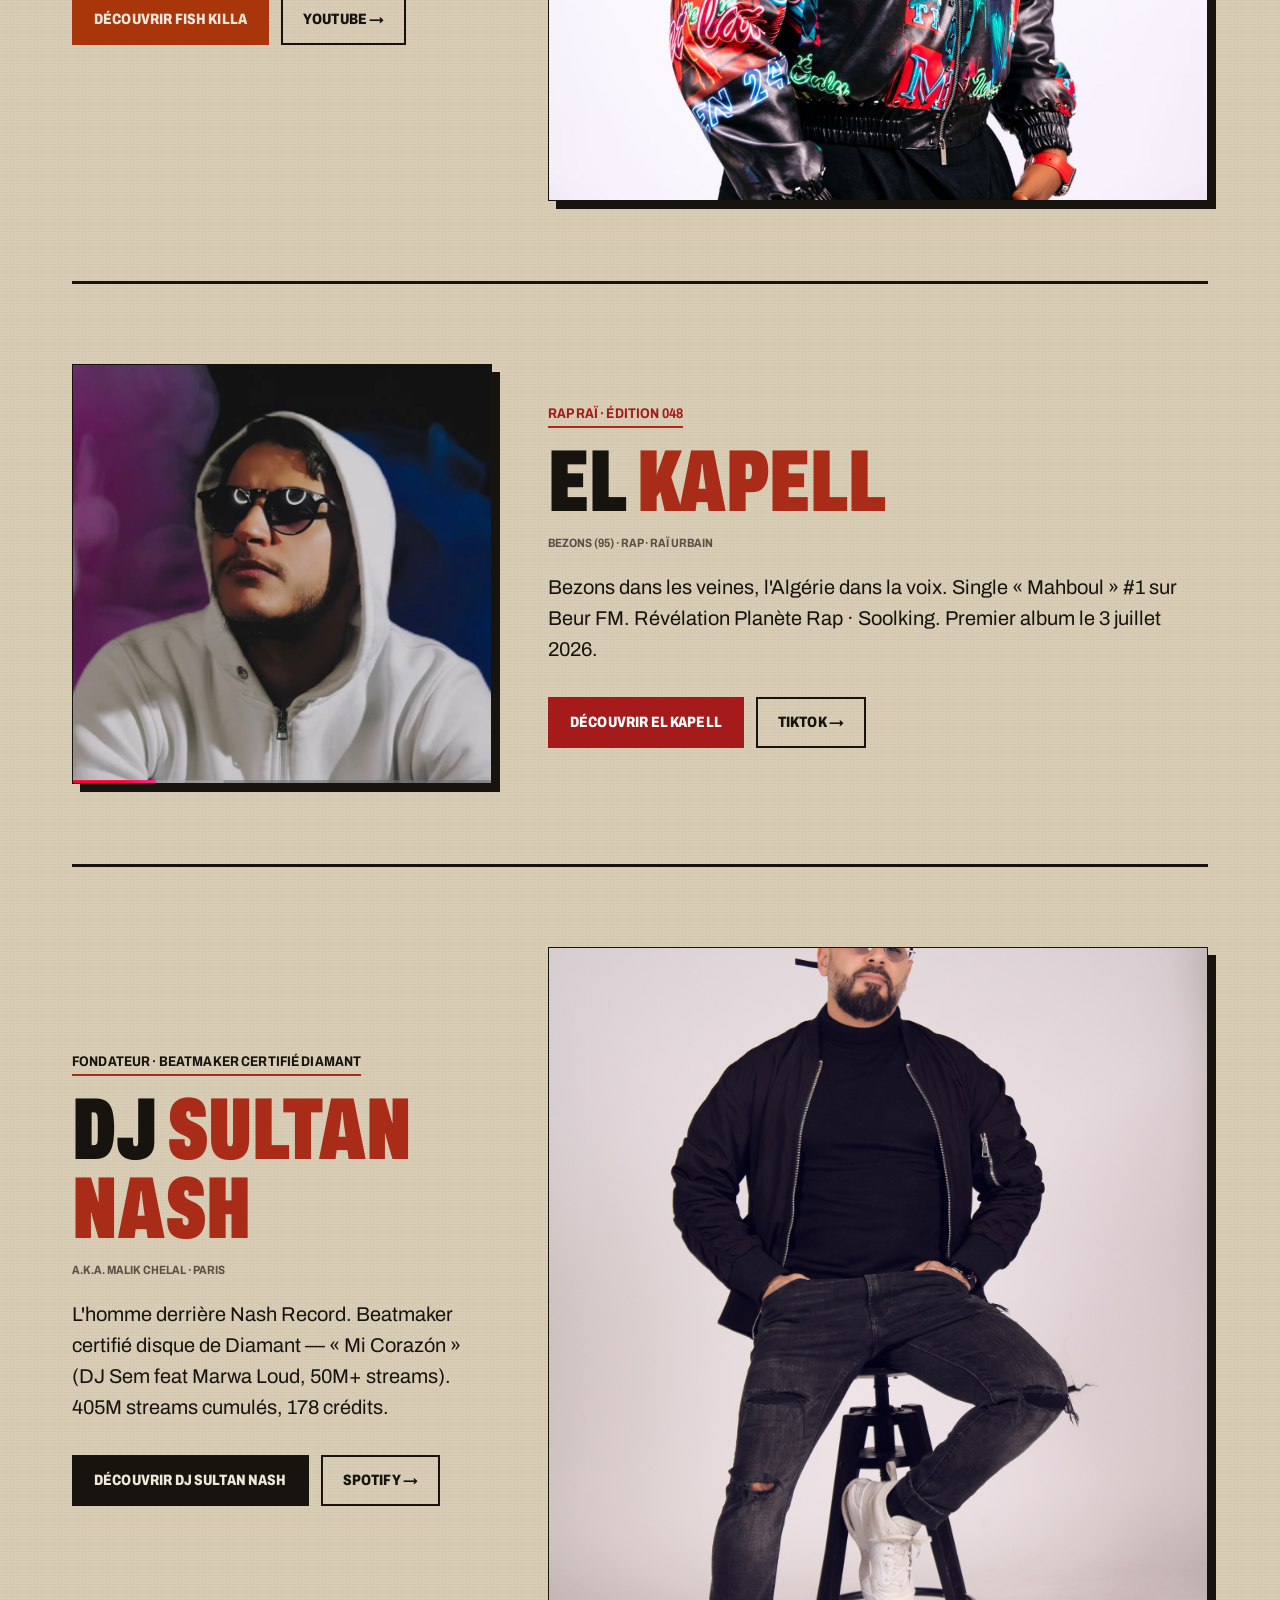
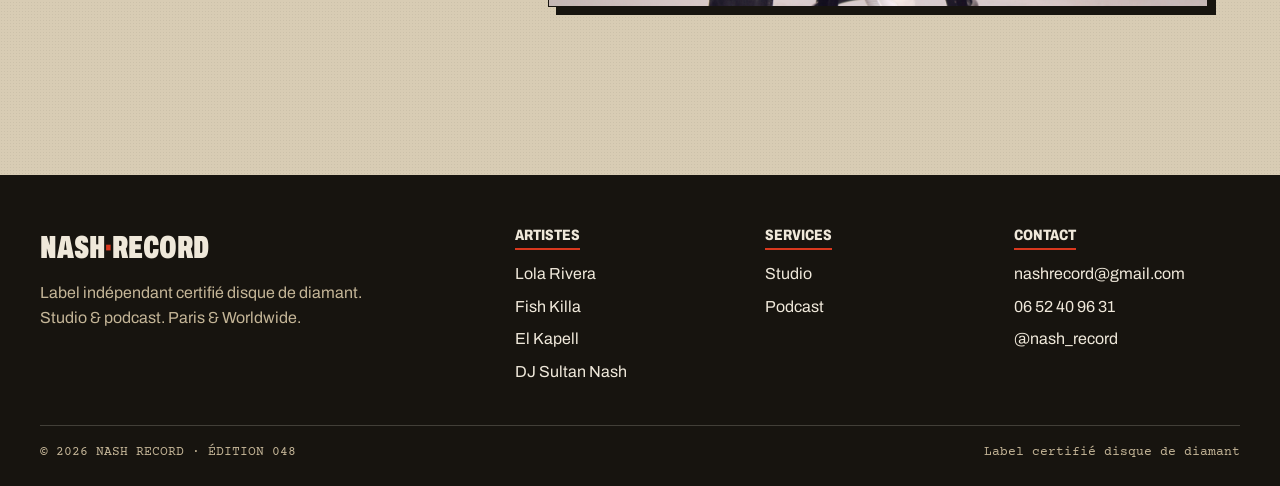
==== commit 755cc772: "DA Catalogue : nouvelle feuille de style commune + accueil bac à disques - style.css réécrit (kraft " ====
--- a/artistes.html
+++ b/artistes.html
@@ -16,14 +16,14 @@
 
 <link rel="preconnect" href="https://fonts.googleapis.com">
 <link rel="preconnect" href="https://fonts.gstatic.com" crossorigin>
-<link href="https://fonts.googleapis.com/css2?family=Cormorant+Garamond:ital,wght@0,400;0,500;1,400;1,500&family=Inter:wght@300;400;500&family=JetBrains+Mono:wght@400;500&display=swap" rel="stylesheet">
+<link href="https://fonts.googleapis.com/css2?family=Archivo:wdth,wght@62..125,400..900&family=Courier+Prime&display=swap" rel="stylesheet">
 <link rel="stylesheet" href="assets/css/style.css">
 <link rel="icon" type="image/png" href="assets/img/favicon.png">
 </head>
 <body>
 
 <nav class="nav" id="nav">
-  <a href="index.html" class="nav__logo"><img src="assets/img/nash-record-logo.png" alt="Nash Record" class="nav__logo-img"></a>
+  <a href="index.html" class="nav__logo"><img src="assets/img/logo/NASH_RECORD_NR_noir.svg" alt="Nash Record — accueil" class="nav__logo-img" width="44" height="33"></a>
   <ul class="nav__links" id="navLinks">
     <li><a href="index.html">Label</a></li>
     <li><a href="artistes.html" class="active">Artistes</a></li>
@@ -63,7 +63,7 @@
       <div class="spotlight__content">
         <p class="eyebrow">Pop Latina · Single Out Now</p>
         <h2 class="spotlight__title">Lola <em>Rivera</em></h2>
-        <p class="spotlight__artist" style="font-family: var(--font-mono); font-size: 12px; letter-spacing: 0.25em; color: var(--color-text-faint); text-transform: uppercase; margin-bottom: 20px;">Paris · Pop Latina · Ballade</p>
+        <p class="spotlight__artist" style="font-family: var(--font-mono); font-size: 12px; color: var(--color-text-faint); text-transform: uppercase; margin-bottom: 20px;">Paris · Pop Latina · Ballade</p>
         <p class="lead">Une voix qui passe de l'espagnol au français comme on passe d'un battement de cœur à l'autre. Single « Un Beso » disponible sur toutes les plateformes.</p>
         <div class="btn-group" style="margin-top: 32px;">
           <a href="lola-rivera.html" class="btn btn--latina">Découvrir Lola Rivera</a>
@@ -82,8 +82,8 @@
       <div class="spotlight__content">
         <p class="eyebrow" style="color: var(--color-killa);">Afrobeat International · Album Out</p>
         <h2 class="spotlight__title">Fish <em>Killa</em></h2>
-        <p class="spotlight__artist" style="font-family: var(--font-mono); font-size: 12px; letter-spacing: 0.25em; color: var(--color-text-faint); text-transform: uppercase; margin-bottom: 20px;">Guinée · Afropop · International</p>
-        <p class="lead">Le Maître Hitman. Album « No Limit » — 18 titres avec Stonebwoy, Black M, Sidiki Diabaté. +1.9M followers cumulés.</p>
+        <p class="spotlight__artist" style="font-family: var(--font-mono); font-size: 12px; color: var(--color-text-faint); text-transform: uppercase; margin-bottom: 20px;">Guinée · Afropop · International</p>
+        <p class="lead">Le Maître Hitman. Album « No Limit » — 24 titres (édition CD) avec Stonebwoy, Black M, Sidiki Diabaté. +1.9M followers cumulés.</p>
         <div class="btn-group" style="margin-top: 32px;">
           <a href="fish-killa.html" class="btn btn--primary" style="background: var(--color-killa); border-color: var(--color-killa);">Découvrir Fish Killa</a>
           <a href="https://www.youtube.com/@Fishkillaofficiel" target="_blank" rel="noopener" class="btn btn--ghost">YouTube →</a>
@@ -99,12 +99,12 @@
         <img src="assets/img/el-kapell-portrait.jpg" alt="El Kapell — Rap Raï urbain, Nash Record Édition 048" class="spotlight__cover-img" loading="lazy">
       </div>
       <div class="spotlight__content">
-        <p class="eyebrow" style="color: #dc2626;">Rap Raï · Édition 048</p>
+        <p class="eyebrow" style="color: #a51b1b;">Rap Raï · Édition 048</p>
         <h2 class="spotlight__title">El <em>Kapell</em></h2>
-        <p class="spotlight__artist" style="font-family: var(--font-mono); font-size: 12px; letter-spacing: 0.25em; color: var(--color-text-faint); text-transform: uppercase; margin-bottom: 20px;">Bezons (95) · Rap · Raï urbain</p>
+        <p class="spotlight__artist" style="font-family: var(--font-mono); font-size: 12px; color: var(--color-text-faint); text-transform: uppercase; margin-bottom: 20px;">Bezons (95) · Rap · Raï urbain</p>
         <p class="lead">Bezons dans les veines, l'Algérie dans la voix. Single « Mahboul » #1 sur Beur FM. Révélation Planète Rap · Soolking. Premier album le 3 juillet 2026.</p>
         <div class="btn-group" style="margin-top: 32px;">
-          <a href="el-kapell.html" class="btn" style="background: #dc2626; border-color: #dc2626; color: #fff;">Découvrir El Kapell</a>
+          <a href="el-kapell.html" class="btn" style="background: #a51b1b; border-color: #a51b1b; color: #fff;">Découvrir El Kapell</a>
           <a href="https://www.tiktok.com/@el.kapell" target="_blank" rel="noopener" class="btn btn--ghost">TikTok →</a>
         </div>
       </div>
@@ -120,7 +120,7 @@
       <div class="spotlight__content">
         <p class="eyebrow">Fondateur · Beatmaker Certifié Diamant</p>
         <h2 class="spotlight__title">DJ <em>Sultan Nash</em></h2>
-        <p class="spotlight__artist" style="font-family: var(--font-mono); font-size: 12px; letter-spacing: 0.25em; color: var(--color-text-faint); text-transform: uppercase; margin-bottom: 20px;">A.K.A. Malik Chelal · Paris</p>
+        <p class="spotlight__artist" style="font-family: var(--font-mono); font-size: 12px; color: var(--color-text-faint); text-transform: uppercase; margin-bottom: 20px;">A.K.A. Malik Chelal · Paris</p>
         <p class="lead">L'homme derrière Nash Record. Beatmaker certifié disque de Diamant — « Mi Corazón » (DJ Sem feat Marwa Loud, 50M+ streams). 405M streams cumulés, 178 crédits.</p>
         <div class="btn-group" style="margin-top: 32px;">
           <a href="sultan-nash.html" class="btn btn--primary">Découvrir DJ Sultan Nash</a>
--- a/assets/css/style.css
+++ b/assets/css/style.css
@@ -1,1297 +1,446 @@
 /* ============================================
-   NASH RECORD — Design System
+   NASH RECORD — DA « LE CATALOGUE »
+   Le label présenté comme une maison de disques : pochettes, tranches,
+   notes de pochette. Papier kraft, encre d'impression, rouge d'étiquette.
+   Archivo (étroit, variable) = typo de tranche et de pochette imprimée.
+   Courier Prime = uniquement pour les références de catalogue (NR-xxx).
    ============================================ */
 
 :root {
-  --color-bg: #0a0a0a;
-  --color-bg-soft: #141414;
-  --color-bg-elevated: #1c1c1c;
-  --color-text: #f5f5f5;
-  --color-text-muted: #a8a8a8;
-  --color-text-faint: #6b6b6b;
-  --color-accent: #c9a961;        /* Or champagne — Nash signature */
-  --color-accent-hot: #e2c178;
-  --color-latina: #e63946;        /* Rouge passion — Lola Rivera */
-  --color-latina-soft: #ff6b7a;
-  --color-line: rgba(255, 255, 255, 0.08);
-  --color-line-strong: rgba(255, 255, 255, 0.18);
-
-  --font-display: "Cormorant Garamond", "Playfair Display", Georgia, serif;
-  --font-body: "Inter", -apple-system, BlinkMacSystemFont, "Segoe UI", sans-serif;
-  --font-mono: "JetBrains Mono", "Courier New", monospace;
-
-  --radius-sm: 4px;
-  --radius-md: 12px;
-  --radius-lg: 24px;
-
-  --container: 1280px;
-  --gutter: clamp(20px, 4vw, 64px);
-
+  /* Papier & encre */
+  --kraft: #d8ccb4;
+  --kraft-dark: #c4b597;
+  --paper: #efe8da;
+  --ink: #17140f;
+  --ink-soft: #3f392f;
+  --label: #a82c17;          /* rouge d'étiquette, contrasté sur kraft */
+  --label-bright: #d9381e;   /* rouge d'étiquette sur fond encre */
+  --rule: rgba(23, 20, 15, 0.22);
+
+  /* Variables historiques remappées (styles inline des pages) */
+  --color-bg: var(--kraft);
+  --color-bg-soft: var(--paper);
+  --color-bg-elevated: #e6dcc8;
+  --color-text: var(--ink);
+  --color-text-muted: var(--ink-soft);
+  --color-text-faint: #5a5145;
+  --color-accent: var(--label);
+  --color-accent-hot: #8f2412;
+  --color-latina: #a61e2b;
+  --color-latina-soft: #8c1a24;
+  --color-killa: #a8360a;
+  --color-killa-soft: #8f2e08;
+  --color-line: var(--rule);
+  --color-line-strong: rgba(23, 20, 15, 0.45);
+
+  --f-print: "Archivo", "Arial Narrow", system-ui, sans-serif;
+  --f-type: "Courier Prime", "Courier New", monospace;
+  --font-display: var(--f-print);
+  --font-body: var(--f-print);
+  --font-mono: var(--f-print);
+
+  --radius-sm: 0;
+  --radius-md: 0;
+  --radius-lg: 0;
+  --container: 1200px;
+  --gutter: 16px;
   --ease: cubic-bezier(0.22, 1, 0.36, 1);
 }
 
-* {
-  margin: 0;
-  padding: 0;
-  box-sizing: border-box;
-}
-
-html {
-  scroll-behavior: smooth;
-  -webkit-text-size-adjust: 100%;
-}
+* { margin: 0; padding: 0; box-sizing: border-box; }
+html { scroll-behavior: smooth; -webkit-text-size-adjust: 100%; }
+@media (prefers-reduced-motion: reduce) { html { scroll-behavior: auto; } *, *::before, *::after { transition: none !important; animation: none !important; } }
 
 body {
-  font-family: var(--font-body);
-  background: var(--color-bg);
-  color: var(--color-text);
-  line-height: 1.6;
-  font-weight: 300;
+  background: var(--kraft);
+  background-image: radial-gradient(rgba(23, 20, 15, 0.06) 1px, transparent 1px);
+  background-size: 3px 3px;
+  color: var(--ink);
+  font-family: var(--f-print);
+  font-size: 16px;
+  line-height: 1.55;
   overflow-x: hidden;
-  -webkit-font-smoothing: antialiased;
-  -moz-osx-font-smoothing: grayscale;
-}
-
-img, video {
-  max-width: 100%;
-  display: block;
-}
-
-a {
-  color: inherit;
-  text-decoration: none;
-  transition: color 0.3s var(--ease);
-}
-
-a:hover {
-  color: var(--color-accent);
-}
-
-button {
-  font-family: inherit;
-  cursor: pointer;
-  border: none;
-  background: none;
-  color: inherit;
-}
+}
+img, video { display: block; max-width: 100%; }
+a { color: inherit; }
+a:hover { color: var(--label); }
+button { font: inherit; color: inherit; }
+:focus-visible { outline: 3px solid var(--label); outline-offset: 3px; }
+em, i { font-style: normal; }
+strong { font-weight: 700; }
+
+h1, h2, h3, h4 { font-family: var(--f-print); font-weight: 900; font-stretch: 62%; line-height: 0.9; text-transform: uppercase; letter-spacing: 0; }
+h1 { font-size: clamp(56px, 14vw, 160px); }
+h2 { font-size: clamp(40px, 8vw, 88px); }
+h3 { font-size: clamp(26px, 4vw, 40px); }
+h4 { font-size: 22px; }
+h1 em, h2 em, h3 em { color: var(--label); }
+
+[style*="--font-display"] { font-weight: 800; font-stretch: 70%; }
+[style*="--font-mono"] { font-weight: 600; font-stretch: 85%; }
+
+.eyebrow {
+  display: inline-block;
+  font-size: 14px; font-weight: 700; font-stretch: 85%;
+  text-transform: uppercase; letter-spacing: 0.01em;
+  color: var(--ink); margin-bottom: 14px;
+  border-bottom: 2px solid var(--label); padding-bottom: 2px;
+}
+.lead { font-size: clamp(17px, 2vw, 20px); color: var(--ink); max-width: 680px; }
+.ref, [data-cat] { font-family: var(--f-type); font-weight: 400; font-stretch: 100%; letter-spacing: 0; }
+.container { max-width: var(--container); margin: 0 auto; padding: 0 var(--gutter); }
+section { padding: 56px 0; }
+.divider { height: 0; border-top: 3px solid var(--ink); max-width: var(--container); margin: 0 auto; }
+@media (min-width: 760px) { :root { --gutter: 32px; } section { padding: 88px 0; } }
+
+.text-center { text-align: center; }
+.mt-md { margin-top: 40px; }
+.mt-lg { margin-top: 64px; }
+.text-accent { color: var(--label); }
+.text-latina { color: var(--color-latina); }
+.reveal { opacity: 1; transform: none; }
+.todo { font-family: var(--f-type); font-size: 13px; background: var(--paper); border: 1px dashed var(--label); padding: 1px 6px; }
+
+/* ---------- NAV : bandeau d'étiquette ---------- */
+.nav {
+  position: sticky; top: 0; z-index: 100;
+  display: flex; align-items: center; justify-content: space-between; gap: 16px;
+  padding: 10px var(--gutter);
+  background: var(--kraft);
+  border-bottom: 3px solid var(--ink);
+}
+.nav.scrolled { background: var(--paper); }
+.nav__logo { display: flex; align-items: center; gap: 10px; text-decoration: none; font-weight: 800; font-stretch: 70%; text-transform: uppercase; line-height: 1; }
+.nav__logo-img { width: 44px; height: auto; }
+.nav__links { list-style: none; display: flex; gap: 20px; font-size: 15px; font-weight: 700; font-stretch: 80%; text-transform: uppercase; }
+.nav__links a { text-decoration: none; border-bottom: 2px solid transparent; padding-bottom: 2px; }
+.nav__links a:hover, .nav__links a.active { border-color: var(--label); color: var(--ink); }
+.nav__cta {
+  text-decoration: none; font-size: 14px; font-weight: 700; font-stretch: 80%; text-transform: uppercase;
+  border: 2px solid var(--ink); padding: 8px 12px; background: var(--paper);
+}
+.nav__cta:hover { background: var(--ink); color: var(--paper) !important; }
+.nav__burger { display: none; width: 44px; height: 44px; cursor: pointer; flex-direction: column; justify-content: center; gap: 6px; padding: 10px; }
+.nav__burger span { display: block; height: 3px; background: var(--ink); }
+@media (max-width: 860px) {
+  .nav__cta { display: none; }
+  .nav__burger { display: flex; }
+  .nav__links {
+    display: none; position: absolute; left: 0; right: 0; top: 100%;
+    flex-direction: column; gap: 0; background: var(--paper); border-bottom: 3px solid var(--ink);
+  }
+  .nav__links.open { display: flex; }
+  .nav__links li { border-top: 1px solid var(--rule); }
+  .nav__links a { display: block; padding: 14px var(--gutter); font-size: 20px; border: 0; }
+}
+
+/* ---------- HERO : recto de pochette ---------- */
+.hero { position: relative; padding: 40px 0 48px; border-bottom: 3px solid var(--ink); }
+.hero__bg, .hero__noise, .hero__image-fade { display: none; }
+.hero__inner { max-width: var(--container); margin: 0 auto; padding: 0 var(--gutter); position: relative; }
+.hero__title { font-size: clamp(56px, 15vw, 168px); line-height: 0.84; margin: 8px 0 20px; }
+.hero__title em { color: var(--label); }
+.hero .lead { margin-bottom: 8px; }
+.hero__meta {
+  display: grid; grid-template-columns: 1fr 1fr; margin-top: 28px;
+  border-top: 1px solid var(--ink); border-bottom: 1px solid var(--ink);
+}
+.hero__meta-item { padding: 10px 12px 10px 0; border-bottom: 1px dotted var(--rule); }
+.hero__meta-label { font-family: var(--f-type); font-size: 13px; color: var(--ink-soft); }
+.hero__meta-value { font-size: 16px; font-weight: 700; font-stretch: 85%; text-transform: uppercase; }
+@media (min-width: 760px) { .hero__meta { grid-template-columns: repeat(4, 1fr); } .hero__meta-item { border-bottom: 0; } }
+
+.hero--photo { display: grid; gap: 28px; padding-top: 24px; }
+.hero--photo .hero__image {
+  width: calc(100% - 2 * var(--gutter)); max-width: 520px; margin: 0 var(--gutter);
+  aspect-ratio: 1; object-fit: cover; border: 1px solid var(--ink); box-shadow: 8px 8px 0 var(--ink);
+}
+.hero--photo .hero__inner { width: 100%; }
+@media (min-width: 960px) {
+  .hero--photo { grid-template-columns: minmax(0, 1fr) 440px; align-items: center; max-width: var(--container); margin: 0 auto; padding: 56px var(--gutter); }
+  .hero--photo .hero__image { grid-column: 2; grid-row: 1; margin: 0; width: 100%; }
+  .hero--photo .hero__inner { grid-column: 1; grid-row: 1; padding: 0; }
+}
+
+/* ---------- BOUTONS ---------- */
+.btn-group { display: flex; gap: 12px; flex-wrap: wrap; margin-top: 32px; }
+.btn {
+  display: inline-flex; align-items: center; justify-content: center; gap: 10px;
+  min-height: 48px; padding: 12px 20px;
+  font-size: 15px; font-weight: 800; font-stretch: 80%; text-transform: uppercase; letter-spacing: 0.01em;
+  text-decoration: none; border: 2px solid var(--ink); cursor: pointer;
+  transition: transform 0.15s, box-shadow 0.15s;
+}
+.btn:hover { transform: translate(-2px, -2px); box-shadow: 4px 4px 0 var(--ink); }
+.btn--primary { background: var(--ink); color: var(--paper); }
+.btn--primary:hover { color: var(--paper); }
+.btn--ghost { background: transparent; color: var(--ink); }
+.btn--latina { background: var(--color-latina); border-color: var(--ink); color: #fff; }
+.btn--killa { background: var(--color-killa); border-color: var(--ink); color: #fff; }
+.btn--latina:hover, .btn--killa:hover { color: #fff; }
+.btn svg { width: 16px; height: 16px; }
+
+/* ---------- EN-TÊTES DE SECTION ---------- */
+.section-header { display: flex; flex-wrap: wrap; justify-content: space-between; align-items: flex-end; gap: 16px; margin-bottom: 32px; border-bottom: 1px solid var(--ink); padding-bottom: 16px; }
+.section-header__title h2 { margin-top: 4px; }
+.section-header__cta { font-weight: 800; font-stretch: 80%; text-transform: uppercase; text-decoration: none; border-bottom: 2px solid var(--label); }
+
+/* ---------- SPOTLIGHT : pochette + notes ---------- */
+.spotlight { display: grid; gap: 28px; align-items: center; }
+.spotlight__cover { position: relative; border: 1px solid var(--ink); box-shadow: 8px 8px 0 var(--ink); background: var(--paper); }
+.spotlight__cover-img { width: 100%; aspect-ratio: 1; object-fit: cover; }
+.spotlight__title { font-size: clamp(44px, 8vw, 88px); margin-bottom: 12px; }
+.spotlight__artist { font-weight: 700; font-stretch: 85%; text-transform: uppercase; margin-bottom: 16px; }
+@media (min-width: 860px) {
+  .spotlight { grid-template-columns: 420px 1fr; gap: 56px; }
+  .spotlight--reverse .spotlight__cover { order: 2; }
+}
+
+/* ---------- ARTISTES : pochettes ---------- */
+.roster { display: grid; grid-template-columns: 1fr; gap: 24px; }
+.artist-card { position: relative; display: block; text-decoration: none; background: var(--paper); border: 1px solid var(--ink); box-shadow: 6px 6px 0 var(--ink); }
+.artist-card__photo, .artist-card__media { width: 100%; aspect-ratio: 1; object-fit: cover; }
+.artist-card__overlay { padding: 14px; border-top: 1px solid var(--ink); }
+.artist-card__name { font-size: 32px; font-weight: 900; font-stretch: 62%; text-transform: uppercase; line-height: 1; }
+.artist-card__tag { font-size: 14px; font-weight: 600; font-stretch: 85%; text-transform: uppercase; margin-top: 6px; color: var(--ink-soft); }
+.artist-card:hover { transform: translate(-2px, -2px); box-shadow: 8px 8px 0 var(--label); }
+@media (min-width: 760px) { .roster { grid-template-columns: repeat(2, 1fr); } }
+@media (min-width: 1100px) { .roster { grid-template-columns: repeat(4, 1fr); } }
+
+/* ---------- SERVICES : fiches de catalogue ---------- */
+.services { display: grid; grid-template-columns: 1fr; border-top: 3px solid var(--ink); }
+.service { padding: 24px 0; border-bottom: 1px solid var(--ink); }
+.service__num { font-family: var(--f-type); font-size: 14px; color: var(--label); margin-bottom: 8px; }
+.service__title { font-size: clamp(30px, 4vw, 40px); margin-bottom: 10px; }
+.service__desc { color: var(--ink-soft); margin-bottom: 14px; }
+.service__link { font-weight: 800; font-stretch: 80%; text-transform: uppercase; text-decoration: none; border-bottom: 2px solid var(--label); }
+.service__link::after { content: " →"; }
+@media (min-width: 760px) {
+  .services { grid-template-columns: repeat(3, 1fr); }
+  .service { padding: 28px 24px 28px 0; }
+  .service + .service { padding-left: 24px; border-left: 1px solid var(--rule); }
+}
+
+/* ---------- SINGLE / ALBUM ---------- */
+.single-hero { display: grid; gap: 28px; max-width: var(--container); margin: 0 auto; padding: 56px var(--gutter); }
+.single-hero__bg { display: none; }
+.single-hero__cover { border: 1px solid var(--ink); box-shadow: 8px 8px 0 var(--ink); background: var(--paper); max-width: 520px; }
+.single-hero__cover-img { width: 100%; aspect-ratio: 1; object-fit: cover; }
+.single-hero__title { font-size: clamp(52px, 11vw, 120px); margin-bottom: 8px; }
+.single-hero__artist { font-size: 20px; font-weight: 700; font-stretch: 85%; text-transform: uppercase; margin-bottom: 20px; }
+.single-hero__meta { display: grid; grid-template-columns: 1fr 1fr; border-top: 1px solid var(--ink); margin-bottom: 24px; }
+.single-hero__meta-item { padding: 10px 8px 10px 0; border-bottom: 1px dotted var(--rule); font-family: var(--f-type); font-size: 13px; color: var(--ink-soft); }
+.single-hero__meta-item strong { display: block; font-family: var(--f-print); font-size: 16px; font-weight: 700; font-stretch: 85%; text-transform: uppercase; color: var(--ink); }
+@media (min-width: 960px) { .single-hero { grid-template-columns: 440px 1fr; gap: 56px; align-items: start; } }
+
+.streaming { margin-top: 8px; }
+.streaming__label { font-weight: 800; font-stretch: 80%; text-transform: uppercase; margin-bottom: 10px; }
+.streaming__grid { display: grid; grid-template-columns: 1fr; border-top: 1px solid var(--ink); }
+.streaming__btn {
+  display: flex; justify-content: space-between; align-items: center; min-height: 48px;
+  padding: 10px 0; border-bottom: 1px solid var(--ink);
+  font-weight: 700; font-stretch: 85%; text-transform: uppercase; text-decoration: none;
+}
+.streaming__btn .arrow { transition: transform 0.15s; }
+.streaming__btn:hover .arrow { transform: translateX(4px); }
+@media (min-width: 760px) { .streaming__grid { grid-template-columns: 1fr 1fr; column-gap: 24px; } }
+
+/* ---------- TRACKLIST : dos de pochette ---------- */
+.tracklist { list-style: none; background: var(--ink); color: var(--paper); padding: 12px 18px; }
+.tracklist__item { display: grid; grid-template-columns: 40px 1fr auto auto; gap: 10px; align-items: center; padding: 10px 0; border-bottom: 1px solid rgba(239, 232, 218, 0.15); }
+.tracklist__item:last-child { border-bottom: 0; }
+.tracklist__num { font-family: var(--f-type); color: var(--label-bright); }
+.tracklist__title { font-weight: 700; font-stretch: 85%; }
+.tracklist__feat { display: block; font-weight: 400; font-size: 13px; color: var(--kraft-dark); }
+.tracklist__duration { font-family: var(--f-type); font-size: 13px; color: var(--kraft-dark); }
+.tracklist__play { display: inline-flex; align-items: center; justify-content: center; width: 44px; height: 44px; border: 1px solid var(--kraft-dark); color: var(--paper); text-decoration: none; }
+.tracklist__play:hover { background: var(--label-bright); color: var(--paper); }
+.tracklist [style*="color"] { color: inherit; }
+@media (min-width: 760px) { .tracklist { padding: 24px 32px; } }
+
+/* ---------- CRÉDITS : livret ---------- */
+.credits { display: grid; grid-template-columns: 1fr; background: var(--paper); border: 1px solid var(--ink); padding: 8px 20px; }
+.credit { display: grid; grid-template-columns: 140px 1fr; gap: 12px; padding: 10px 0; border-bottom: 1px dotted var(--rule); }
+.credit__role { font-weight: 800; font-stretch: 80%; text-transform: uppercase; }
+.credit__name { color: var(--ink-soft); }
+@media (min-width: 760px) { .credits { grid-template-columns: 1fr 1fr; column-gap: 40px; } }
+
+.lyrics-block { position: relative; max-width: 760px; margin: 0 auto; background: var(--paper); border: 1px solid var(--ink); padding: 32px 28px; font-size: clamp(20px, 3vw, 28px); font-weight: 600; font-stretch: 85%; line-height: 1.35; }
+.lyrics-block .quote-mark { color: var(--label); font-weight: 900; }
+
+.video-frame { position: relative; aspect-ratio: 16 / 9; border: 1px solid var(--ink); box-shadow: 8px 8px 0 var(--ink); background: var(--ink); }
+.video-frame iframe { position: absolute; inset: 0; width: 100%; height: 100%; border: 0; }
+
+/* ---------- GALERIE : planche contact ---------- */
+.gallery { display: grid; grid-template-columns: 1fr 1fr; gap: 10px; background: var(--ink); padding: 10px; }
+.gallery__item { overflow: hidden; background: var(--ink-soft); }
+.gallery__item img { width: 100%; height: 100%; aspect-ratio: 1; object-fit: cover; filter: grayscale(0.2); }
+.gallery__item:hover img { filter: none; }
+.gallery__item--wide { grid-column: span 2; }
+.gallery__item--wide img { aspect-ratio: 2 / 1; }
+@media (min-width: 760px) { .gallery { grid-template-columns: repeat(3, 1fr); } }
+
+/* ---------- CONCERT : affiche ---------- */
+.concert-card { display: grid; gap: 24px; background: var(--paper); border: 1px solid var(--ink); box-shadow: 8px 8px 0 var(--ink); padding: 16px; }
+.concert-card__poster img { width: 100%; height: auto; border: 1px solid var(--ink); }
+.concert-card__info [style*="grid-template-columns: 1fr 1fr 1fr"] { grid-template-columns: 1fr !important; }
+@media (min-width: 760px) { .concert-card__info [style*="grid-template-columns: 1fr 1fr 1fr"] { grid-template-columns: 1fr 1fr 1fr !important; } }
+@media (min-width: 960px) { .concert-card { grid-template-columns: 380px 1fr; padding: 28px; gap: 40px; } }
+
+/* ---------- CLIPS ---------- */
+.clips { display: grid; grid-template-columns: 1fr; gap: 28px; }
+.clip { margin: 0; }
+.clip__frame { position: relative; display: block; width: 100%; aspect-ratio: 16 / 9; background: var(--ink) center / cover no-repeat; border: 1px solid var(--ink); box-shadow: 6px 6px 0 var(--ink); cursor: pointer; padding: 0; overflow: hidden; }
+.clip__frame iframe { position: absolute; inset: 0; width: 100%; height: 100%; border: 0; }
+.clip__play { position: absolute; left: 50%; top: 50%; transform: translate(-50%, -50%); width: 72px; height: 72px; border-radius: 50%; background: var(--label-bright); color: var(--paper); display: flex; align-items: center; justify-content: center; font-size: 22px; box-shadow: 0 0 0 8px rgba(23, 20, 15, 0.6); }
+.clip__frame:hover .clip__play { background: var(--ink); }
+.clip figcaption { margin-top: 12px; font-weight: 700; font-stretch: 85%; text-transform: uppercase; }
+@media (min-width: 760px) { .clips { grid-template-columns: repeat(2, 1fr); } }
+
+/* ---------- EPK : dossier presse ---------- */
+.epk { display: grid; gap: 32px; }
+.epk__photos { display: grid; grid-template-columns: repeat(auto-fill, minmax(130px, 1fr)); gap: 10px; margin-top: 16px; }
+.epk__photo { position: relative; display: block; aspect-ratio: 1; overflow: hidden; border: 1px solid var(--ink); background: var(--paper); text-decoration: none; }
+.epk__photo img { width: 100%; height: 100%; object-fit: cover; }
+.epk__photo span { position: absolute; left: 0; right: 0; bottom: 0; padding: 4px 6px; background: var(--ink); color: var(--paper); font-size: 12px; font-weight: 700; font-stretch: 85%; text-transform: uppercase; }
+.epk__links { list-style: none; display: grid; gap: 6px; margin: 0 0 20px; }
+.epk__links a { color: var(--ink); font-weight: 700; text-decoration-color: var(--label); text-underline-offset: 3px; }
+.epk__box { background: var(--paper); border: 1px solid var(--ink); box-shadow: 8px 8px 0 var(--ink); padding: 24px; }
+.epk__box h3 { font-size: 32px; margin-bottom: 14px; }
+@media (min-width: 860px) { .epk { grid-template-columns: 1.3fr 1fr; gap: 48px; } }
+
+/* ---------- FORMULAIRE BOOKING : bon de commande ---------- */
+.contact-wrap { display: grid; gap: 32px; }
+.contact-form { display: grid; gap: 16px; background: var(--paper); border: 1px solid var(--ink); box-shadow: 8px 8px 0 var(--ink); padding: 20px; }
+.contact-form__field { display: flex; flex-direction: column; gap: 6px; }
+.contact-form label { font-weight: 800; font-stretch: 80%; text-transform: uppercase; font-size: 15px; }
+.contact-form input, .contact-form select, .contact-form textarea {
+  width: 100%; min-height: 48px; padding: 12px; font: inherit; font-size: 16px;
+  color: var(--ink); background: #fbf8f2; border: 2px solid var(--ink); border-radius: 0;
+}
+.contact-form textarea { min-height: 150px; resize: vertical; }
+.contact-form input:focus, .contact-form select:focus, .contact-form textarea:focus { outline: 3px solid var(--label); outline-offset: 0; }
+.contact-form__hp { position: absolute; left: -9999px; }
+.contact-form button { justify-self: start; }
+.contact-form__alt { font-size: 14px; color: var(--ink-soft); }
+.contact-form__alt a { color: var(--ink); font-weight: 700; }
+@media (min-width: 760px) {
+  .contact-form { grid-template-columns: 1fr 1fr; padding: 32px; }
+  .contact-form__field--full, .contact-form__alt { grid-column: 1 / -1; }
+}
+@media (min-width: 960px) { .contact-wrap { grid-template-columns: 1fr 1.4fr; gap: 56px; } }
+
+/* ---------- PIED DE PAGE : dos de pochette ---------- */
+.footer { background: var(--ink); color: var(--paper); padding: 48px var(--gutter) 24px; }
+.footer a:hover { color: var(--label-bright); }
+.footer__grid { max-width: var(--container); margin: 0 auto; display: grid; grid-template-columns: 1fr 1fr; gap: 32px 24px; }
+.footer__grid > div:first-child { grid-column: 1 / -1; }
+.footer__brand { font-size: 32px; font-weight: 900; font-stretch: 62%; text-transform: uppercase; }
+.footer__brand span { color: var(--label-bright); }
+.footer__about { color: var(--kraft-dark); margin-top: 8px; max-width: 360px; }
+.footer__col h5 { font-size: 15px; font-weight: 800; font-stretch: 80%; text-transform: uppercase; border-bottom: 2px solid var(--label-bright); display: inline-block; margin-bottom: 12px; }
+.footer__col ul { list-style: none; display: grid; gap: 8px; }
+.footer__col a { text-decoration: none; color: var(--paper); }
+.footer__bottom { max-width: var(--container); margin: 40px auto 0; padding-top: 16px; border-top: 1px solid rgba(239, 232, 218, 0.2); display: flex; flex-wrap: wrap; justify-content: space-between; gap: 8px; font-family: var(--f-type); font-size: 13px; color: var(--kraft-dark); }
+@media (min-width: 860px) { .footer__grid { grid-template-columns: 2fr 1fr 1fr 1fr; } .footer__grid > div:first-child { grid-column: auto; } }
 
 /* ============================================
-   Typography
+   OBJETS DU CATALOGUE
    ============================================ */
 
-h1, h2, h3, h4 {
-  font-family: var(--font-display);
-  font-weight: 400;
-  line-height: 1.05;
-  letter-spacing: -0.02em;
-}
-
-h1 { font-size: clamp(48px, 8vw, 120px); }
-h2 { font-size: clamp(36px, 5vw, 72px); }
-h3 { font-size: clamp(24px, 3vw, 36px); }
-h4 { font-size: clamp(18px, 2vw, 24px); }
-
-.eyebrow {
-  font-family: var(--font-mono);
-  font-size: 11px;
-  letter-spacing: 0.3em;
-  text-transform: uppercase;
-  color: var(--color-accent);
-  font-weight: 500;
-}
-
-.lead {
-  font-size: clamp(18px, 2vw, 22px);
-  color: var(--color-text-muted);
-  font-weight: 300;
-  max-width: 60ch;
-}
-
-/* ============================================
-   Layout
-   ============================================ */
-
-.container {
-  max-width: var(--container);
-  margin: 0 auto;
-  padding: 0 var(--gutter);
-}
-
-section {
-  padding: clamp(80px, 12vw, 160px) 0;
-  position: relative;
-}
-
-.divider {
-  height: 1px;
-  background: var(--color-line);
-  width: 100%;
-}
-
-/* ============================================
-   Navigation
-   ============================================ */
-
-.nav {
-  position: fixed;
-  top: 0;
-  left: 0;
-  right: 0;
-  z-index: 100;
-  padding: 24px var(--gutter);
-  display: flex;
-  justify-content: space-between;
-  align-items: center;
-  backdrop-filter: blur(20px);
-  -webkit-backdrop-filter: blur(20px);
-  background: rgba(10, 10, 10, 0.6);
-  border-bottom: 1px solid var(--color-line);
-  transition: padding 0.3s var(--ease);
-}
-
-.nav.scrolled {
-  padding: 16px var(--gutter);
-}
-
-.nav__logo {
-  font-family: var(--font-display);
-  font-size: 24px;
-  font-weight: 500;
-  letter-spacing: 0.05em;
-  text-transform: uppercase;
-}
-
-.nav__logo span {
-  color: var(--color-accent);
-}
-
-.nav__links {
-  display: flex;
-  gap: 40px;
-  list-style: none;
-}
-
-.nav__links a {
-  font-size: 13px;
-  letter-spacing: 0.15em;
-  text-transform: uppercase;
-  font-weight: 500;
-  position: relative;
-}
-
-.nav__links a::after {
-  content: "";
-  position: absolute;
-  left: 0;
-  bottom: -6px;
-  width: 0;
-  height: 1px;
-  background: var(--color-accent);
-  transition: width 0.3s var(--ease);
-}
-
-.nav__links a:hover::after,
-.nav__links a.active::after {
-  width: 100%;
-}
-
-.nav__cta {
-  padding: 10px 22px;
-  border: 1px solid var(--color-accent);
-  color: var(--color-accent);
-  font-size: 12px;
-  letter-spacing: 0.2em;
-  text-transform: uppercase;
-  border-radius: var(--radius-sm);
-  transition: all 0.3s var(--ease);
-}
-
-.nav__cta:hover {
-  background: var(--color-accent);
-  color: var(--color-bg);
-}
-
-.nav__burger {
-  display: none;
-  flex-direction: column;
-  gap: 5px;
-  cursor: pointer;
-}
-
-.nav__burger span {
-  width: 28px;
-  height: 1px;
-  background: var(--color-text);
-  transition: all 0.3s var(--ease);
-}
-
-@media (max-width: 860px) {
-  .nav__links, .nav__cta { display: none; }
-  .nav__burger { display: flex; }
-  .nav__links.open {
-    display: flex;
-    position: absolute;
-    top: 100%;
-    left: 0;
-    right: 0;
-    flex-direction: column;
-    background: var(--color-bg);
-    padding: 40px var(--gutter);
-    gap: 24px;
-    border-bottom: 1px solid var(--color-line);
-  }
-}
-
-/* ============================================
-   Hero
-   ============================================ */
-
-.hero {
-  min-height: 100vh;
-  display: flex;
-  flex-direction: column;
-  justify-content: center;
-  position: relative;
-  padding: 120px var(--gutter) 80px;
-  overflow: hidden;
-}
-
-.hero__bg {
-  position: absolute;
-  inset: 0;
-  z-index: 0;
-  opacity: 0.4;
-  background: radial-gradient(ellipse at 30% 40%, rgba(201, 169, 97, 0.15), transparent 60%),
-              radial-gradient(ellipse at 70% 70%, rgba(230, 57, 70, 0.1), transparent 60%);
-}
-
-.hero__noise {
-  position: absolute;
-  inset: 0;
-  z-index: 0;
-  opacity: 0.03;
-  background-image: url("data:image/svg+xml,%3Csvg viewBox='0 0 200 200' xmlns='http://www.w3.org/2000/svg'%3E%3Cfilter id='n'%3E%3CfeTurbulence type='fractalNoise' baseFrequency='0.85' numOctaves='3' stitchTiles='stitch'/%3E%3C/filter%3E%3Crect width='100%25' height='100%25' filter='url(%23n)'/%3E%3C/svg%3E");
-  pointer-events: none;
-}
-
-.hero__inner {
-  position: relative;
-  z-index: 1;
-  max-width: 1100px;
-}
-
-.hero__title {
-  margin: 24px 0 32px;
-}
-
-.hero__title em {
-  font-style: italic;
-  color: var(--color-accent);
-}
-
-.hero__meta {
-  display: flex;
-  gap: 32px;
-  margin-top: 48px;
-  flex-wrap: wrap;
-}
-
-.hero__meta-item {
-  border-left: 1px solid var(--color-line-strong);
-  padding-left: 16px;
-}
-
-.hero__meta-label {
-  font-family: var(--font-mono);
-  font-size: 11px;
-  letter-spacing: 0.2em;
-  text-transform: uppercase;
-  color: var(--color-text-faint);
-  margin-bottom: 4px;
-}
-
-.hero__meta-value {
-  font-size: 15px;
-  color: var(--color-text);
-}
-
-/* ============================================
-   Buttons
-   ============================================ */
-
-.btn-group {
-  display: flex;
-  gap: 16px;
-  flex-wrap: wrap;
-  margin-top: 40px;
-}
-
-.btn {
-  display: inline-flex;
-  align-items: center;
-  gap: 12px;
-  padding: 16px 32px;
-  font-size: 13px;
-  letter-spacing: 0.2em;
-  text-transform: uppercase;
-  font-weight: 500;
-  border-radius: var(--radius-sm);
-  transition: all 0.3s var(--ease);
-  cursor: pointer;
-  border: 1px solid transparent;
-}
-
-.btn--primary {
-  background: var(--color-accent);
-  color: var(--color-bg);
-}
-
-.btn--primary:hover {
-  background: var(--color-accent-hot);
-  color: var(--color-bg);
-  transform: translateY(-2px);
-}
-
-.btn--latina {
-  background: var(--color-latina);
-  color: white;
-}
-
-.btn--latina:hover {
-  background: var(--color-latina-soft);
-  color: white;
-  transform: translateY(-2px);
-}
-
-.btn--ghost {
-  border-color: var(--color-line-strong);
-  color: var(--color-text);
-}
-
-.btn--ghost:hover {
-  border-color: var(--color-accent);
-  color: var(--color-accent);
-}
-
-.btn svg {
-  width: 16px;
-  height: 16px;
-}
-
-/* ============================================
-   Section header
-   ============================================ */
-
-.section-header {
-  margin-bottom: 64px;
-  display: flex;
-  justify-content: space-between;
-  align-items: flex-end;
-  gap: 40px;
-  flex-wrap: wrap;
-}
-
-.section-header__title {
-  flex: 1;
-  min-width: 280px;
-}
-
-.section-header__title h2 {
-  margin-top: 16px;
-}
-
-.section-header__cta {
-  font-size: 13px;
-  letter-spacing: 0.2em;
-  text-transform: uppercase;
-  border-bottom: 1px solid var(--color-accent);
-  padding-bottom: 4px;
-  color: var(--color-accent);
-}
-
-/* ============================================
-   Roster grid
-   ============================================ */
-
-.roster {
-  display: grid;
-  grid-template-columns: repeat(auto-fill, minmax(300px, 1fr));
-  gap: 24px;
-}
-
-.artist-card {
-  position: relative;
-  aspect-ratio: 3/4;
-  overflow: hidden;
-  border-radius: var(--radius-md);
-  background: var(--color-bg-elevated);
-  cursor: pointer;
-  transition: transform 0.5s var(--ease);
-}
-
-.artist-card:hover {
-  transform: translateY(-6px);
-}
-
-.artist-card__media {
-  position: absolute;
-  inset: 0;
-  background-size: cover;
-  background-position: center;
-  transition: transform 0.8s var(--ease);
-}
-
-.artist-card:hover .artist-card__media {
-  transform: scale(1.06);
-}
-
-.artist-card__overlay {
-  position: absolute;
-  inset: 0;
-  background: linear-gradient(to top, rgba(10, 10, 10, 0.95) 0%, transparent 60%);
-  display: flex;
-  flex-direction: column;
-  justify-content: flex-end;
-  padding: 32px;
-}
-
-.artist-card__name {
-  font-family: var(--font-display);
-  font-size: 32px;
-  letter-spacing: -0.01em;
-  margin-bottom: 4px;
-}
-
-.artist-card__tag {
-  font-family: var(--font-mono);
-  font-size: 11px;
-  letter-spacing: 0.2em;
-  text-transform: uppercase;
-  color: var(--color-accent);
-}
-
-.artist-card__placeholder {
-  position: absolute;
-  inset: 0;
-  display: flex;
-  align-items: center;
-  justify-content: center;
-  font-family: var(--font-display);
-  font-size: 120px;
-  color: var(--color-line-strong);
-  background: linear-gradient(135deg, var(--color-bg-elevated), var(--color-bg-soft));
-}
-
-/* Lola hero card override */
-.artist-card--lola .artist-card__placeholder {
-  background: linear-gradient(135deg, #2a0a12, #4a1424);
-  color: var(--color-latina);
-}
-
-/* ============================================
-   Services / Offerings
-   ============================================ */
-
-.services {
-  display: grid;
-  grid-template-columns: repeat(auto-fit, minmax(280px, 1fr));
-  gap: 1px;
-  background: var(--color-line);
-  border: 1px solid var(--color-line);
-  border-radius: var(--radius-md);
-  overflow: hidden;
-}
-
-.service {
-  background: var(--color-bg);
-  padding: 48px 40px;
-  transition: background 0.4s var(--ease);
-}
-
-.service:hover {
-  background: var(--color-bg-soft);
-}
-
-.service__num {
-  font-family: var(--font-mono);
-  font-size: 11px;
-  letter-spacing: 0.3em;
-  color: var(--color-text-faint);
-  margin-bottom: 24px;
-}
-
-.service__title {
-  font-family: var(--font-display);
-  font-size: 32px;
-  margin-bottom: 16px;
-}
-
-.service__desc {
-  color: var(--color-text-muted);
-  font-size: 15px;
-  margin-bottom: 32px;
-}
-
-.service__link {
-  font-size: 12px;
-  letter-spacing: 0.2em;
-  text-transform: uppercase;
-  color: var(--color-accent);
-  display: inline-flex;
-  align-items: center;
-  gap: 8px;
-}
-
-.service__link::after {
-  content: "→";
-  transition: transform 0.3s var(--ease);
-}
-
-.service__link:hover::after {
-  transform: translateX(4px);
-}
-
-/* ============================================
-   Latest release / spotlight
-   ============================================ */
-
-.spotlight {
-  background: linear-gradient(135deg, rgba(230, 57, 70, 0.08), rgba(201, 169, 97, 0.06));
-  border: 1px solid var(--color-line);
-  border-radius: var(--radius-lg);
-  padding: 64px;
-  display: grid;
-  grid-template-columns: 1fr 1fr;
-  gap: 64px;
-  align-items: center;
-}
-
-@media (max-width: 860px) {
-  .spotlight {
-    grid-template-columns: 1fr;
-    padding: 40px 24px;
-    gap: 32px;
-  }
-}
-
-.spotlight--reverse .spotlight__cover {
-  order: 2;
-}
-@media (max-width: 860px) {
-  .spotlight--reverse .spotlight__cover { order: unset; }
-}
-
-.spotlight__cover {
-  aspect-ratio: 1;
-  border-radius: var(--radius-md);
-  background: linear-gradient(135deg, var(--color-latina), #8b1a2b);
-  display: flex;
-  align-items: center;
-  justify-content: center;
-  font-family: var(--font-display);
-  font-size: clamp(48px, 8vw, 96px);
-  color: rgba(255, 255, 255, 0.95);
-  text-align: center;
-  line-height: 1;
-  padding: 32px;
-  box-shadow: 0 30px 80px rgba(230, 57, 70, 0.3);
-  position: relative;
-  overflow: hidden;
-}
-
-.spotlight__cover::before {
-  content: "";
-  position: absolute;
-  inset: 0;
-  background: radial-gradient(circle at 30% 20%, rgba(255, 255, 255, 0.2), transparent 50%);
-}
-
-.spotlight__content .eyebrow {
-  color: var(--color-latina-soft);
-}
-
-.spotlight__title {
-  font-size: clamp(40px, 5vw, 64px);
-  margin: 16px 0 8px;
-}
-
-.spotlight__artist {
-  font-size: 16px;
-  color: var(--color-text-muted);
-  letter-spacing: 0.1em;
-  text-transform: uppercase;
-  margin-bottom: 24px;
-}
-
-/* ============================================
-   Footer
-   ============================================ */
-
-.footer {
-  border-top: 1px solid var(--color-line);
-  padding: 80px var(--gutter) 40px;
-}
-
-.footer__grid {
-  max-width: var(--container);
-  margin: 0 auto;
-  display: grid;
-  grid-template-columns: 2fr 1fr 1fr 1fr;
-  gap: 48px;
-  margin-bottom: 64px;
-}
-
-@media (max-width: 760px) {
-  .footer__grid {
-    grid-template-columns: 1fr 1fr;
-  }
-}
-
-.footer__brand {
-  font-family: var(--font-display);
-  font-size: 32px;
-  letter-spacing: 0.05em;
-  margin-bottom: 16px;
-}
-
-.footer__brand span {
-  color: var(--color-accent);
-}
-
-.footer__about {
-  color: var(--color-text-muted);
-  font-size: 14px;
-  max-width: 320px;
-}
-
-.footer__col h5 {
-  font-family: var(--font-mono);
-  font-size: 11px;
-  letter-spacing: 0.2em;
-  text-transform: uppercase;
-  color: var(--color-text-faint);
-  margin-bottom: 20px;
-  font-weight: 500;
-}
-
-.footer__col ul {
-  list-style: none;
-  display: flex;
-  flex-direction: column;
-  gap: 10px;
-}
-
-.footer__col a {
-  font-size: 14px;
-  color: var(--color-text-muted);
-}
-
-.footer__col a:hover {
-  color: var(--color-accent);
-}
-
-.footer__bottom {
-  max-width: var(--container);
-  margin: 0 auto;
-  padding-top: 32px;
-  border-top: 1px solid var(--color-line);
-  display: flex;
-  justify-content: space-between;
-  align-items: center;
-  flex-wrap: wrap;
-  gap: 16px;
-  font-size: 12px;
-  color: var(--color-text-faint);
-  letter-spacing: 0.1em;
-}
-
-/* ============================================
-   Reveal on scroll
-   ============================================ */
-
-.reveal {
-  opacity: 0;
-  transform: translateY(30px);
-  transition: opacity 0.9s var(--ease), transform 0.9s var(--ease);
-}
-
-.reveal.in {
-  opacity: 1;
-  transform: translateY(0);
-}
-
-/* ============================================
-   Single page (Lola Rivera "Un Beso")
-   ============================================ */
-
-.single-hero {
-  min-height: 100vh;
-  display: grid;
-  grid-template-columns: 1.2fr 1fr;
-  align-items: center;
-  gap: 80px;
-  padding: 140px var(--gutter) 80px;
-  position: relative;
-  overflow: hidden;
-}
-
-@media (max-width: 980px) {
-  .single-hero {
-    grid-template-columns: 1fr;
-    padding-top: 120px;
-  }
-}
-
-.single-hero__bg {
-  position: absolute;
-  inset: 0;
-  background: radial-gradient(ellipse at 70% 50%, rgba(230, 57, 70, 0.25), transparent 60%);
-  z-index: 0;
-}
-
-.single-hero__cover {
-  position: relative;
-  z-index: 1;
-  aspect-ratio: 1;
-  border-radius: var(--radius-md);
-  background: linear-gradient(135deg, #e63946 0%, #8b1a2b 50%, #2a0a12 100%);
-  display: flex;
-  align-items: center;
-  justify-content: center;
-  box-shadow: 0 40px 100px rgba(230, 57, 70, 0.35),
-              inset 0 0 80px rgba(0, 0, 0, 0.3);
-  overflow: hidden;
-}
-
-.single-hero__cover::before {
-  content: "";
-  position: absolute;
-  inset: 0;
-  background: radial-gradient(circle at 30% 25%, rgba(255, 255, 255, 0.25), transparent 55%);
-}
-
-.single-hero__cover-text {
-  position: relative;
-  font-family: var(--font-display);
-  text-align: center;
-  color: white;
-  text-shadow: 0 4px 30px rgba(0, 0, 0, 0.5);
-}
-
-.single-hero__cover-text .album {
-  font-size: clamp(60px, 9vw, 120px);
-  font-style: italic;
-  line-height: 0.9;
-  letter-spacing: -0.02em;
-}
-
-.single-hero__cover-text .artist {
-  font-family: var(--font-mono);
-  font-size: 12px;
-  letter-spacing: 0.4em;
-  text-transform: uppercase;
-  margin-top: 24px;
-  opacity: 0.85;
-}
-
-.single-hero__info {
-  position: relative;
-  z-index: 1;
-}
-
-.single-hero__title {
-  font-size: clamp(56px, 9vw, 130px);
-  font-style: italic;
-  margin: 16px 0 8px;
-  line-height: 0.95;
-}
-
-.single-hero__artist {
-  font-family: var(--font-mono);
-  font-size: 14px;
-  letter-spacing: 0.3em;
-  text-transform: uppercase;
-  color: var(--color-latina-soft);
-  margin-bottom: 32px;
-}
-
-.single-hero__meta {
-  display: flex;
-  gap: 24px;
-  margin-bottom: 40px;
-  flex-wrap: wrap;
-}
-
-.single-hero__meta-item {
-  font-family: var(--font-mono);
-  font-size: 11px;
-  letter-spacing: 0.2em;
-  text-transform: uppercase;
-  color: var(--color-text-muted);
-}
-
-.single-hero__meta-item strong {
-  color: var(--color-text);
-  display: block;
-  font-size: 14px;
-  margin-top: 4px;
-}
-
-/* Streaming platforms */
-.streaming {
-  margin-top: 40px;
-}
-
-.streaming__label {
-  font-family: var(--font-mono);
-  font-size: 11px;
-  letter-spacing: 0.3em;
-  text-transform: uppercase;
-  color: var(--color-text-faint);
-  margin-bottom: 20px;
-}
-
-.streaming__grid {
-  display: grid;
-  grid-template-columns: repeat(auto-fill, minmax(180px, 1fr));
-  gap: 12px;
-}
-
-.streaming__btn {
-  display: flex;
-  align-items: center;
-  justify-content: space-between;
-  padding: 18px 22px;
-  background: var(--color-bg-soft);
-  border: 1px solid var(--color-line);
-  border-radius: var(--radius-sm);
-  transition: all 0.3s var(--ease);
-  font-size: 14px;
-  font-weight: 500;
-}
-
-.streaming__btn:hover {
-  border-color: var(--color-latina);
-  background: rgba(230, 57, 70, 0.08);
-  color: var(--color-text);
-  transform: translateY(-2px);
-}
-
-.streaming__btn .arrow {
-  opacity: 0.5;
-  transition: opacity 0.3s var(--ease);
-}
-
-.streaming__btn:hover .arrow {
-  opacity: 1;
-  color: var(--color-latina-soft);
-}
-
-/* About / Lyrics blocks */
-.lyrics-block {
-  background: var(--color-bg-soft);
-  border: 1px solid var(--color-line);
-  border-radius: var(--radius-md);
-  padding: 48px;
-  font-family: var(--font-display);
-  font-style: italic;
-  font-size: clamp(20px, 2.4vw, 28px);
-  line-height: 1.5;
-  color: var(--color-text);
-  text-align: center;
-  max-width: 800px;
-  margin: 0 auto;
-}
-
-.lyrics-block .quote-mark {
-  color: var(--color-latina);
-  font-size: 1.3em;
-  font-family: serif;
-}
-
-/* Credits grid */
-.credits {
-  display: grid;
-  grid-template-columns: repeat(auto-fit, minmax(220px, 1fr));
-  gap: 1px;
-  background: var(--color-line);
-  border: 1px solid var(--color-line);
-  border-radius: var(--radius-md);
-  overflow: hidden;
-}
-
-.credit {
-  background: var(--color-bg);
-  padding: 32px 28px;
-}
-
-.credit__role {
-  font-family: var(--font-mono);
-  font-size: 10px;
-  letter-spacing: 0.3em;
-  text-transform: uppercase;
-  color: var(--color-text-faint);
-  margin-bottom: 12px;
-}
-
-.credit__name {
-  font-family: var(--font-display);
-  font-size: 22px;
-  color: var(--color-text);
-}
-
-/* Video embed */
-.video-frame {
-  position: relative;
-  aspect-ratio: 16/9;
-  background: var(--color-bg-soft);
-  border-radius: var(--radius-md);
-  overflow: hidden;
-  border: 1px solid var(--color-line);
-  display: flex;
-  align-items: center;
-  justify-content: center;
-}
-
-.video-frame__placeholder {
-  text-align: center;
-  color: var(--color-text-muted);
-}
-
-.video-frame__placeholder .play {
-  width: 80px;
-  height: 80px;
-  border-radius: 50%;
-  background: var(--color-latina);
-  display: flex;
-  align-items: center;
-  justify-content: center;
-  margin: 0 auto 16px;
-  color: white;
-  font-size: 24px;
-  padding-left: 4px;
-}
-
-/* ============================================
-   Booking page
-   ============================================ */
-
-.booking-grid {
-  display: grid;
-  grid-template-columns: 1.4fr 1fr;
-  gap: 80px;
-  align-items: start;
-}
-
-@media (max-width: 980px) {
-  .booking-grid { grid-template-columns: 1fr; gap: 40px; }
-}
-
-.booking-form {
-  background: var(--color-bg-soft);
-  border: 1px solid var(--color-line);
-  border-radius: var(--radius-md);
-  padding: 48px;
-}
-
-.form-group {
-  margin-bottom: 24px;
-}
-
-.form-group label {
-  display: block;
-  font-family: var(--font-mono);
-  font-size: 11px;
-  letter-spacing: 0.2em;
-  text-transform: uppercase;
-  color: var(--color-text-faint);
-  margin-bottom: 8px;
-}
-
-.form-group input,
-.form-group select,
-.form-group textarea {
-  width: 100%;
-  background: var(--color-bg);
-  border: 1px solid var(--color-line);
-  color: var(--color-text);
-  padding: 14px 18px;
-  border-radius: var(--radius-sm);
-  font-family: inherit;
-  font-size: 15px;
-  transition: border-color 0.3s var(--ease);
-}
-
-.form-group input:focus,
-.form-group select:focus,
-.form-group textarea:focus {
-  outline: none;
-  border-color: var(--color-accent);
-}
-
-.form-row {
-  display: grid;
-  grid-template-columns: 1fr 1fr;
-  gap: 16px;
-}
-
-.pricing-card {
-  background: var(--color-bg-soft);
-  border: 1px solid var(--color-line);
-  border-radius: var(--radius-md);
-  padding: 32px;
-  margin-bottom: 16px;
-  transition: all 0.3s var(--ease);
-}
-
-.pricing-card:hover {
-  border-color: var(--color-accent);
-}
-
-.pricing-card__name {
-  font-family: var(--font-display);
-  font-size: 24px;
-  margin-bottom: 8px;
-}
-
-.pricing-card__price {
-  font-family: var(--font-mono);
-  font-size: 14px;
-  color: var(--color-accent);
-  margin-bottom: 16px;
-}
-
-.pricing-card__features {
-  list-style: none;
-  font-size: 14px;
-  color: var(--color-text-muted);
-}
-
-.pricing-card__features li {
-  padding: 6px 0;
-  border-bottom: 1px solid var(--color-line);
-}
-
-.pricing-card__features li:last-child {
-  border: 0;
-}
-
-/* ============================================
-   Utilities
-   ============================================ */
-
-.text-center { text-align: center; }
-.mt-md { margin-top: 32px; }
-.mt-lg { margin-top: 64px; }
-.text-accent { color: var(--color-accent); }
-.text-latina { color: var(--color-latina); }
-
-/* Scrollbar */
-::-webkit-scrollbar { width: 10px; height: 10px; }
-::-webkit-scrollbar-track { background: var(--color-bg); }
-::-webkit-scrollbar-thumb { background: var(--color-bg-elevated); border-radius: 5px; }
-::-webkit-scrollbar-thumb:hover { background: var(--color-accent); }
-
-::selection {
-  background: var(--color-accent);
-  color: var(--color-bg);
-}
-
-/* ============================================
-   IMAGE-BASED COMPONENTS
-   ============================================ */
-
-/* Logo in nav */
-.nav__logo-img {
-  height: 40px;
-  width: auto;
-  display: block;
-  transition: opacity 0.3s var(--ease);
-}
-.nav__logo-img:hover { opacity: 0.85; }
-
-/* Real cover image */
-.single-hero__cover-img {
-  position: absolute;
-  inset: 0;
-  width: 100%;
-  height: 100%;
-  object-fit: cover;
-  border-radius: var(--radius-md);
-}
-
-/* Artist card with real photo */
-.artist-card__photo {
-  position: absolute;
-  inset: 0;
-  width: 100%;
-  height: 100%;
-  object-fit: cover;
-  transition: transform 0.8s var(--ease);
-}
-.artist-card:hover .artist-card__photo {
-  transform: scale(1.06);
-}
-
-/* Hero with full-bleed image */
-.hero--photo {
-  position: relative;
-  overflow: hidden;
-}
-.hero__image {
-  position: absolute;
-  inset: 0;
-  width: 100%;
-  height: 100%;
-  object-fit: cover;
-  z-index: 0;
-  opacity: 0.55;
-}
-.hero__image-fade {
-  position: absolute;
-  inset: 0;
-  background: linear-gradient(90deg,
-    rgba(10,10,10,0.92) 0%,
-    rgba(10,10,10,0.7) 40%,
-    rgba(10,10,10,0.1) 100%);
-  z-index: 1;
-}
-
-/* Photo gallery */
-.gallery {
-  display: grid;
-  grid-template-columns: repeat(auto-fit, minmax(260px, 1fr));
-  gap: 16px;
-}
-.gallery__item {
-  position: relative;
-  aspect-ratio: 4/5;
-  overflow: hidden;
-  border-radius: var(--radius-md);
-  background: var(--color-bg-elevated);
-  cursor: pointer;
-}
-.gallery__item img {
-  width: 100%;
-  height: 100%;
-  object-fit: cover;
-  transition: transform 0.6s var(--ease);
-}
-.gallery__item:hover img { transform: scale(1.04); }
-.gallery__item--wide { aspect-ratio: 16/10; grid-column: span 2; }
-@media (max-width: 760px) {
-  .gallery__item--wide { grid-column: span 1; aspect-ratio: 4/5; }
-}
-
-/* Spotlight cover image override */
-.spotlight__cover-img {
-  width: 100%;
-  height: 100%;
-  object-fit: cover;
-  border-radius: var(--radius-md);
-}
-.spotlight__cover {
-  padding: 0;
-  background: none;
-  overflow: hidden;
-  box-shadow: 0 30px 80px rgba(0, 0, 0, 0.5);
-}
-
-/* Roster with photos override */
-.artist-card__overlay {
-  background: linear-gradient(to top,
-    rgba(10, 10, 10, 0.95) 0%,
-    rgba(10, 10, 10, 0.5) 35%,
-    rgba(10, 10, 10, 0) 70%);
-}
-
-/* Fish Killa orange palette */
-:root {
-  --color-killa: #ff6a1f;
-  --color-killa-soft: #ff8f4d;
-}
-
-.btn--killa {
-  background: var(--color-killa);
-  color: #0a0a0a;
-}
-.btn--killa:hover {
-  background: var(--color-killa-soft);
-  transform: translateY(-2px);
-}
-
-.artist-card--killa .artist-card__placeholder {
-  background: linear-gradient(135deg, #ff6a1f, #c94a10);
-  color: #fff;
-}
-
-/* Tracklist */
-.tracklist {
-  background: var(--color-bg-soft);
-  border: 1px solid var(--color-line);
-  border-radius: var(--radius-md);
-  padding: 0;
-  overflow: hidden;
-  list-style: none;
-}
-.tracklist__item {
-  display: grid;
-  grid-template-columns: 50px 1fr auto;
-  gap: 20px;
-  padding: 18px 28px;
-  align-items: center;
-  border-bottom: 1px solid var(--color-line);
-  transition: background 0.3s var(--ease);
-}
-.tracklist__item:last-child { border-bottom: 0; }
-.tracklist__item:hover { background: rgba(255, 106, 31, 0.05); }
-.tracklist__num {
-  font-family: var(--font-mono);
-  font-size: 14px;
-  color: var(--color-text-faint);
-  letter-spacing: 0.1em;
-}
-.tracklist__title {
-  font-size: 16px;
-  color: var(--color-text);
-}
-.tracklist__feat {
-  font-size: 13px;
-  color: var(--color-killa);
-  margin-left: 8px;
-}
-.tracklist__duration {
-  font-family: var(--font-mono);
-  font-size: 12px;
-  color: var(--color-text-faint);
-}
-
-/* Concert banner */
-.concert-card {
-  background: linear-gradient(135deg, rgba(255, 106, 31, 0.12), rgba(201, 169, 97, 0.06));
-  border: 1px solid var(--color-line);
-  border-radius: var(--radius-lg);
-  overflow: hidden;
-  display: grid;
-  grid-template-columns: 1fr 1fr;
-  align-items: stretch;
-}
-@media (max-width: 860px) {
-  .concert-card { grid-template-columns: 1fr; }
-}
-.concert-card__poster {
-  aspect-ratio: 3/4;
-  overflow: hidden;
-}
-.concert-card__poster img {
-  width: 100%;
-  height: 100%;
-  object-fit: cover;
-}
-.concert-card__info {
-  padding: 48px;
-  display: flex;
-  flex-direction: column;
-  justify-content: center;
-}
-
+/* Bac à disques : tranches, la pochette sort au tap / survol */
+.crate {
+  position: relative; display: flex; align-items: flex-end; gap: 4px;
+  overflow-x: auto; overflow-y: hidden; scroll-snap-type: x mandatory;
+  padding: 120px 4px 0; border-bottom: 14px solid var(--ink); box-shadow: 0 10px 0 var(--kraft-dark);
+}
+.rec { flex: 0 0 auto; scroll-snap-align: start; position: relative; width: 56px; height: 290px; border: 0; background: none; cursor: pointer; text-align: left; color: var(--paper); transition: width 0.35s var(--ease); }
+.rec__spine { position: absolute; inset: 0; background: var(--ink); display: flex; flex-direction: column; justify-content: space-between; align-items: center; padding: 10px 0; border-right: 1px solid rgba(255, 255, 255, 0.12); }
+.rec__spine .t { writing-mode: vertical-rl; transform: rotate(180deg); font-size: 18px; font-weight: 900; font-stretch: 62%; text-transform: uppercase; white-space: nowrap; }
+.rec__spine .a { writing-mode: vertical-rl; transform: rotate(180deg); font-size: 13px; font-weight: 600; font-stretch: 80%; white-space: nowrap; opacity: 0.85; }
+.rec__spine .ref { writing-mode: vertical-rl; transform: rotate(180deg); font-size: 12px; color: var(--kraft); }
+.rec__spine .dot { width: 14px; height: 14px; border-radius: 50%; background: var(--label-bright); }
+.rec:nth-child(3n+2) .rec__spine { background: #2c2620; }
+.rec:nth-child(3n) .rec__spine { background: var(--paper); color: var(--ink); }
+.rec:nth-child(3n) .rec__spine .ref { color: var(--ink-soft); }
+.rec__cover { position: absolute; left: 0; bottom: 0; width: 260px; height: 260px; opacity: 0; pointer-events: none; transition: transform 0.35s var(--ease), opacity 0.2s; box-shadow: 6px 6px 0 rgba(23, 20, 15, 0.35); z-index: 3; }
+.rec__cover img { width: 100%; height: 100%; object-fit: cover; }
+.rec[aria-pressed="true"] { width: 268px; }
+.rec[aria-pressed="true"] .rec__cover { opacity: 1; transform: translateY(-100px); }
+@media (hover: hover) { .rec:hover { width: 268px; } .rec:hover .rec__cover { opacity: 1; transform: translateY(-100px); } }
+
+/* Notes de pochette */
+.liner { display: grid; gap: 24px; background: var(--paper); border: 1px solid var(--ink); padding: 20px; margin: 40px 0 0; box-shadow: 8px 8px 0 var(--ink); }
+.liner__cover { width: 100%; aspect-ratio: 1; object-fit: cover; border: 1px solid var(--ink); }
+.liner h3 { font-size: clamp(36px, 7vw, 64px); margin: 4px 0 10px; }
+.liner dl { display: grid; grid-template-columns: auto 1fr; gap: 6px 16px; font-size: 15px; margin-top: 12px; }
+.liner dt { font-weight: 800; font-stretch: 80%; text-transform: uppercase; }
+.liner dd { border-bottom: 1px dotted var(--rule); }
+@media (min-width: 860px) { .liner { grid-template-columns: 320px 1fr; padding: 36px; } }
+
+/* Étiquette rond central */
+.label-disc { width: 100%; max-width: 300px; aspect-ratio: 1; border-radius: 50%; position: relative;
+  background: radial-gradient(circle, var(--kraft) 0 2.5%, var(--label-bright) 2.8% 33%, #0e0c0a 33.5% 35%, transparent 35.5%), repeating-radial-gradient(circle, #1d1915 0 2px, #2a241d 2px 3px); }
+.label-disc span { position: absolute; left: 34%; width: 32%; color: var(--paper); font-size: 13px; font-weight: 900; font-stretch: 62%; line-height: 1.1; text-transform: uppercase; text-align: center; }
+.label-disc .top { top: 38%; }
+.label-disc .bot { bottom: 37%; font-family: var(--f-type); font-weight: 400; }
+
+/* Code-barres */
+.barcode { display: inline-flex; flex-direction: column; align-items: center; background: var(--paper); color: var(--ink); padding: 8px 10px; border: 1px solid var(--ink); }
+.barcode i { display: block; height: 44px; width: 150px; background: repeating-linear-gradient(90deg, var(--ink) 0 2px, transparent 2px 4px, var(--ink) 4px 5px, transparent 5px 8px, var(--ink) 8px 11px, transparent 11px 12px); }
+.barcode .ref { font-size: 12px; margin-top: 4px; }
+
+/* Disque de Diamant encadré */
+.frame-obj { display: grid; gap: 32px; align-items: center; }
+.frame { background: #2b2620; padding: 22px; box-shadow: inset 0 0 0 6px #3b342b, 10px 12px 0 rgba(23, 20, 15, 0.4); max-width: 420px; margin: 0; }
+.frame__mat { background: var(--paper); padding: 20px; display: grid; gap: 14px; justify-items: center; }
+.diamond-disc { width: 100%; aspect-ratio: 1; border-radius: 50%; background: radial-gradient(circle, var(--paper) 0 3%, #d6dadd 3.5% 30%, #8e969c 30.5% 31.5%, transparent 32%), repeating-radial-gradient(circle, #e4e8eb 0 1px, #c3c9ce 1px 3px); }
+.frame__plate { background: var(--ink); color: var(--paper); text-align: center; padding: 8px 12px; font-size: 13px; font-weight: 700; font-stretch: 85%; text-transform: uppercase; line-height: 1.3; }
+@media (min-width: 860px) { .frame-obj { grid-template-columns: 420px 1fr; gap: 56px; } }
+
+/* Chiffres : colonnes imprimées */
+.facts { display: grid; grid-template-columns: 1fr 1fr; border-top: 3px solid var(--ink); border-bottom: 1px solid var(--ink); }
+.facts > div { padding: 16px 12px 16px 0; border-bottom: 1px solid var(--rule); }
+.facts > div:nth-child(odd) { border-right: 1px solid var(--rule); }
+.facts > div:nth-child(even) { padding-left: 12px; }
+.facts b { display: block; font-size: clamp(36px, 8vw, 64px); font-weight: 900; font-stretch: 62%; line-height: 1; }
+.facts small { display: block; margin-top: 6px; font-size: 14px; font-weight: 600; font-stretch: 85%; text-transform: uppercase; }
+@media (min-width: 860px) { .facts { grid-template-columns: repeat(4, 1fr); } .facts > div { padding: 20px 16px; border-right: 1px solid var(--rule); border-bottom: 0; } }
+
+/* Dos de pochette / liste */
+.back { background: var(--ink); color: var(--paper); padding: 24px 20px; }
+.back ol { list-style: none; columns: 1; column-gap: 40px; counter-reset: t; }
+.back li { break-inside: avoid; display: grid; grid-template-columns: 36px 1fr; padding: 8px 0; border-bottom: 1px solid rgba(239, 232, 218, 0.15); }
+.back li::before { counter-increment: t; content: counter(t, decimal-leading-zero); font-family: var(--f-type); color: var(--label-bright); }
+.back li a { color: var(--paper); font-weight: 700; font-stretch: 85%; text-transform: uppercase; }
+.back li small { display: block; color: var(--kraft-dark); font-size: 14px; }
+.back__foot { display: flex; flex-wrap: wrap; gap: 16px; align-items: end; justify-content: space-between; margin-top: 20px; font-size: 13px; text-transform: uppercase; color: var(--kraft-dark); }
+@media (min-width: 760px) { .back ol { columns: 2; } .back { padding: 36px; } }
+
+/* Ouverture accueil : logo officiel imprimé sur la pochette */
+.sleeve { max-width: var(--container); margin: 0 auto; padding: 40px var(--gutter) 32px; display: grid; gap: 22px; }
+.sleeve__logo { width: min(64vw, 300px); height: auto; }
+.sleeve__word { width: min(88vw, 520px); height: auto; }
+.sleeve__meta { display: flex; flex-wrap: wrap; gap: 6px 24px; border-top: 1px solid var(--ink); border-bottom: 1px solid var(--ink); padding: 10px 0; font-weight: 700; font-stretch: 85%; text-transform: uppercase; font-size: 15px; }
+.shelf__head { display: flex; justify-content: space-between; align-items: baseline; gap: 12px; margin-bottom: 12px; }
+
+/* Tarifs : étiquettes de prix */
+.offers { display: grid; gap: 24px; }
+.offer { background: var(--paper); border: 1px solid var(--ink); box-shadow: 8px 8px 0 var(--ink); display: grid; }
+.offer img { width: 100%; aspect-ratio: 16 / 9; object-fit: cover; border-bottom: 1px solid var(--ink); }
+.offer__body { padding: 20px; }
+.offer__prices { display: flex; flex-wrap: wrap; gap: 12px; margin: 14px 0 4px; }
+.price-tag { border: 2px solid var(--ink); padding: 6px 12px; background: var(--kraft); }
+.price-tag b { display: block; font-size: 36px; font-weight: 900; font-stretch: 62%; line-height: 1; }
+.price-tag span { font-family: var(--f-type); font-size: 13px; }
+@media (min-width: 860px) { .offers { grid-template-columns: 1fr 1fr; } }
+
+/* Actus : coupures */
+.news { display: grid; gap: 16px; }
+.news__item { display: grid; grid-template-columns: 88px 1fr; gap: 14px; align-items: center; padding: 12px; background: var(--paper); border: 1px solid var(--ink); text-decoration: none; }
+.news__item img { width: 88px; height: 88px; object-fit: cover; border: 1px solid var(--ink); }
+.news__item h3 { font-size: 26px; margin: 2px 0 4px; }
+.news__item p { font-size: 15px; color: var(--ink-soft); }
+.news__item:hover { box-shadow: 6px 6px 0 var(--ink); transform: translate(-2px, -2px); }
+@media (min-width: 760px) { .news { grid-template-columns: 1fr 1fr; } }
+.sr-only { position: absolute; width: 1px; height: 1px; padding: 0; margin: -1px; overflow: hidden; clip: rect(0 0 0 0); white-space: nowrap; border: 0; }
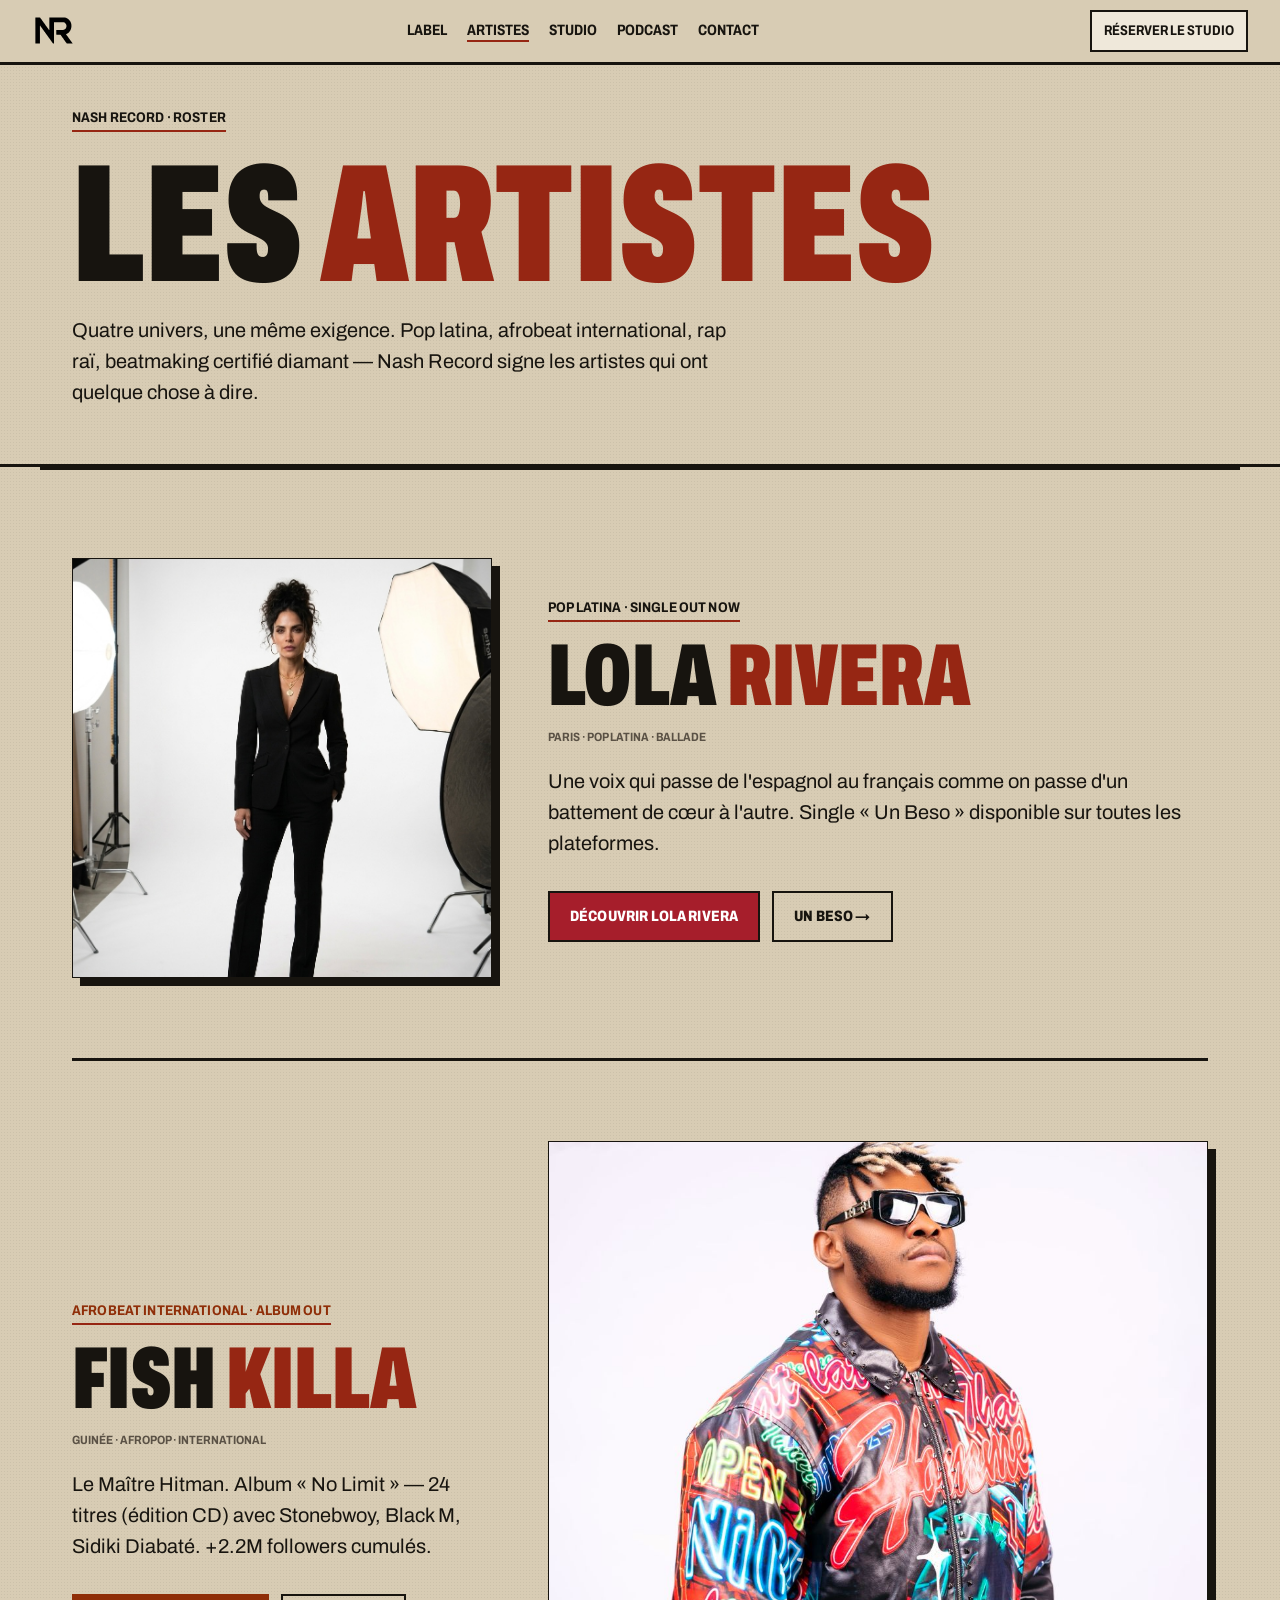
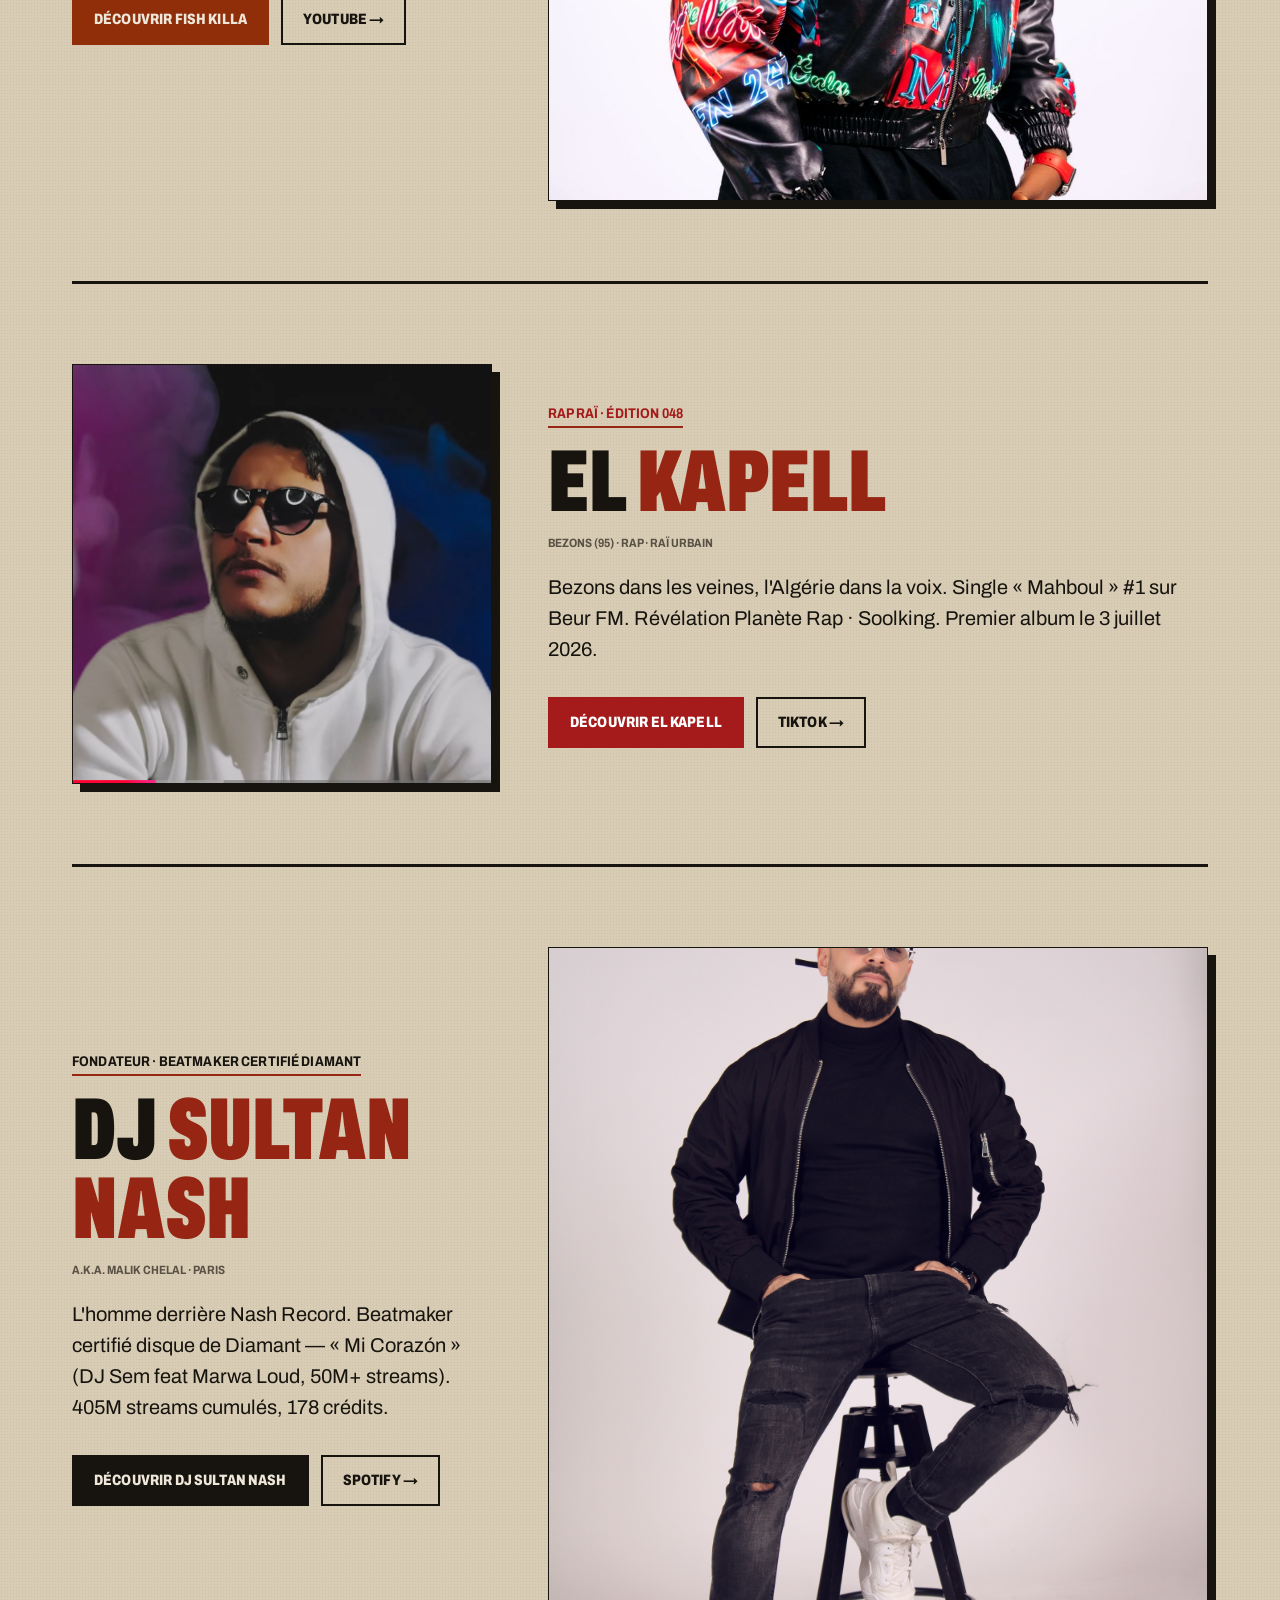
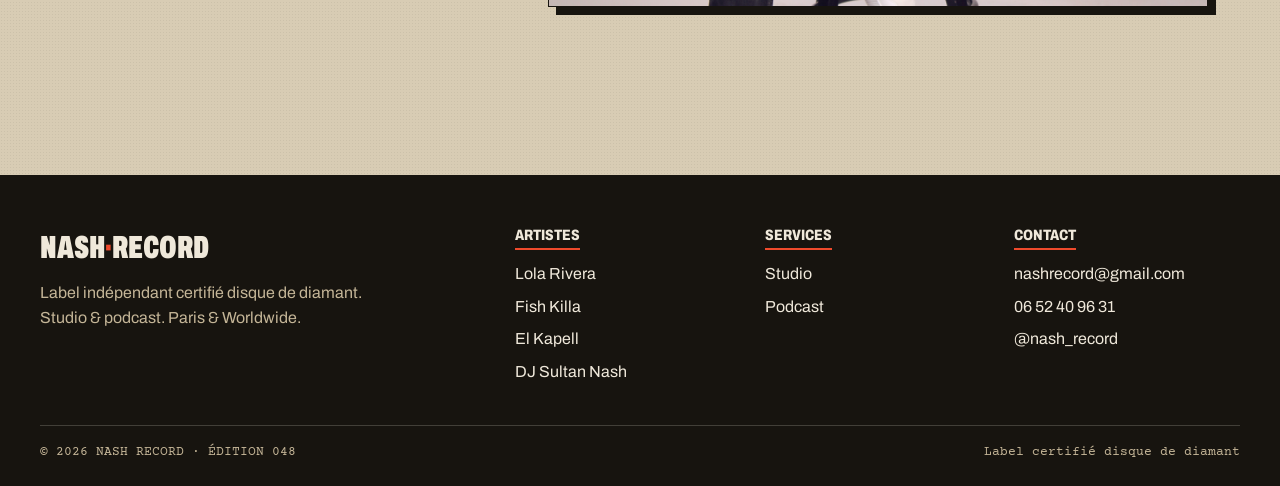
==== commit 19cbeb46: "Fish Killa : abonnés à jour (16/10/2026)" ====
--- a/artistes.html
+++ b/artistes.html
@@ -83,7 +83,7 @@
         <p class="eyebrow" style="color: var(--color-killa);">Afrobeat International · Album Out</p>
         <h2 class="spotlight__title">Fish <em>Killa</em></h2>
         <p class="spotlight__artist" style="font-family: var(--font-mono); font-size: 12px; color: var(--color-text-faint); text-transform: uppercase; margin-bottom: 20px;">Guinée · Afropop · International</p>
-        <p class="lead">Le Maître Hitman. Album « No Limit » — 24 titres (édition CD) avec Stonebwoy, Black M, Sidiki Diabaté. +1.9M followers cumulés.</p>
+        <p class="lead">Le Maître Hitman. Album « No Limit » — 24 titres (édition CD) avec Stonebwoy, Black M, Sidiki Diabaté. +2.2M followers cumulés.</p>
         <div class="btn-group" style="margin-top: 32px;">
           <a href="fish-killa.html" class="btn btn--primary" style="background: var(--color-killa); border-color: var(--color-killa);">Découvrir Fish Killa</a>
           <a href="https://www.youtube.com/@Fishkillaofficiel" target="_blank" rel="noopener" class="btn btn--ghost">YouTube →</a>
--- a/assets/css/style.css
+++ b/assets/css/style.css
@@ -13,8 +13,8 @@
   --paper: #efe8da;
   --ink: #17140f;
   --ink-soft: #3f392f;
-  --label: #a82c17;          /* rouge d'étiquette, contrasté sur kraft */
-  --label-bright: #d9381e;   /* rouge d'étiquette sur fond encre */
+  --label: #962613;          /* rouge d'étiquette, contrasté sur kraft */
+  --label-bright: #ef4a2c;   /* rouge d'étiquette sur fond encre */
   --rule: rgba(23, 20, 15, 0.22);
 
   /* Variables historiques remappées (styles inline des pages) */
@@ -28,8 +28,8 @@
   --color-accent-hot: #8f2412;
   --color-latina: #a61e2b;
   --color-latina-soft: #8c1a24;
-  --color-killa: #a8360a;
-  --color-killa-soft: #8f2e08;
+  --color-killa: #8f2e08;
+  --color-killa-soft: #7a2706;
   --color-line: var(--rule);
   --color-line-strong: rgba(23, 20, 15, 0.45);
 
@@ -255,7 +255,7 @@
 .tracklist__duration { font-family: var(--f-type); font-size: 13px; color: var(--kraft-dark); }
 .tracklist__play { display: inline-flex; align-items: center; justify-content: center; width: 44px; height: 44px; border: 1px solid var(--kraft-dark); color: var(--paper); text-decoration: none; }
 .tracklist__play:hover { background: var(--label-bright); color: var(--paper); }
-.tracklist [style*="color"] { color: inherit; }
+.tracklist [style*="color"] { color: var(--label-bright) !important; }
 @media (min-width: 760px) { .tracklist { padding: 24px 32px; } }
 
 /* ---------- CRÉDITS : livret ---------- */
@@ -292,7 +292,7 @@
 .clip { margin: 0; }
 .clip__frame { position: relative; display: block; width: 100%; aspect-ratio: 16 / 9; background: var(--ink) center / cover no-repeat; border: 1px solid var(--ink); box-shadow: 6px 6px 0 var(--ink); cursor: pointer; padding: 0; overflow: hidden; }
 .clip__frame iframe { position: absolute; inset: 0; width: 100%; height: 100%; border: 0; }
-.clip__play { position: absolute; left: 50%; top: 50%; transform: translate(-50%, -50%); width: 72px; height: 72px; border-radius: 50%; background: var(--label-bright); color: var(--paper); display: flex; align-items: center; justify-content: center; font-size: 22px; box-shadow: 0 0 0 8px rgba(23, 20, 15, 0.6); }
+.clip__play { position: absolute; left: 50%; top: 50%; transform: translate(-50%, -50%); width: 72px; height: 72px; border-radius: 50%; background: var(--label); color: var(--paper); display: flex; align-items: center; justify-content: center; font-size: 22px; box-shadow: 0 0 0 8px rgba(23, 20, 15, 0.6); }
 .clip__frame:hover .clip__play { background: var(--ink); }
 .clip figcaption { margin-top: 12px; font-weight: 700; font-stretch: 85%; text-transform: uppercase; }
 @media (min-width: 760px) { .clips { grid-template-columns: repeat(2, 1fr); } }
@@ -444,3 +444,7 @@
 .news__item:hover { box-shadow: 6px 6px 0 var(--ink); transform: translate(-2px, -2px); }
 @media (min-width: 760px) { .news { grid-template-columns: 1fr 1fr; } }
 .sr-only { position: absolute; width: 1px; height: 1px; padding: 0; margin: -1px; overflow: hidden; clip: rect(0 0 0 0); white-space: nowrap; border: 0; }
+.gallery__item { position: relative; }
+.gallery__item > div[style*="position: absolute"] { background: var(--ink) !important; }
+.gallery__item [style*="--color-accent"], .back [style*="--color-accent"], .footer [style*="--color-accent"] { color: var(--label-bright) !important; }
+@media (max-width: 759px) { .gallery { grid-template-columns: 1fr 1fr !important; } }
